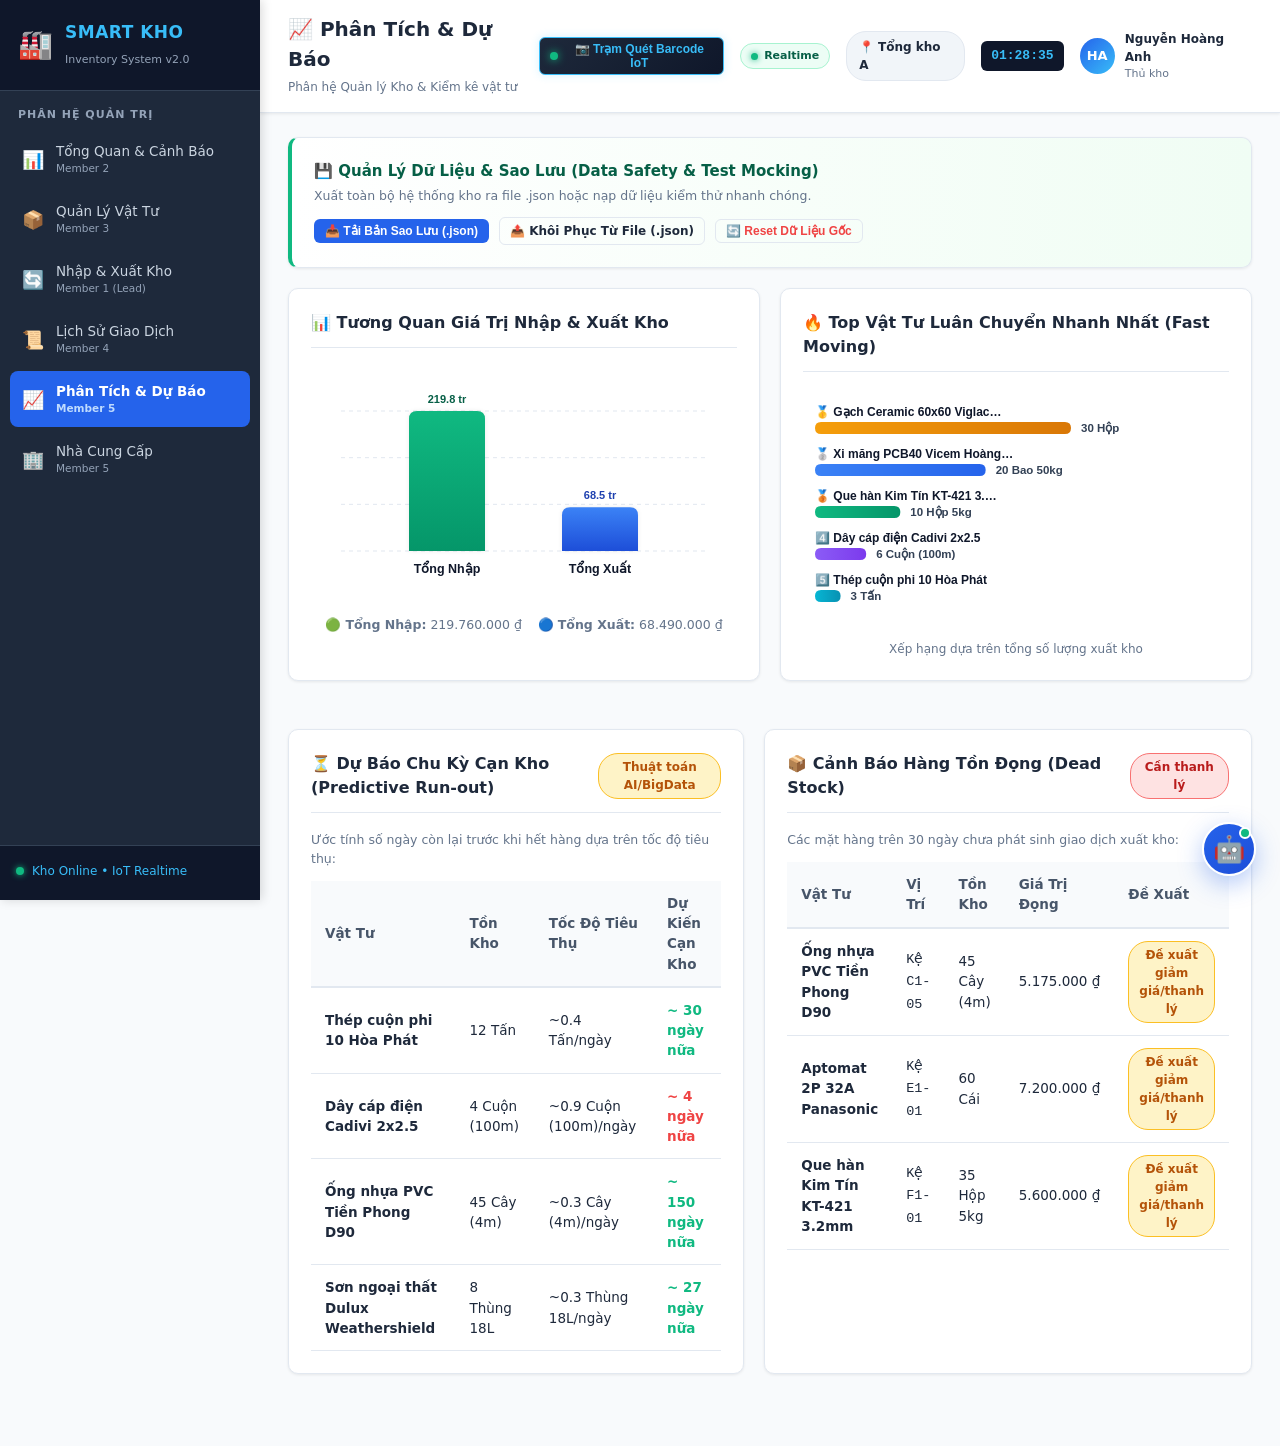
==== analytics.html @ 116a0155 "feat: cap nhat bao cao phan tich readme.md va hoan thien module analytics suppliers cho member 5" ====
<!DOCTYPE html>
<html lang="vi">
<head>
    <meta charset="UTF-8">
    <meta name="viewport" content="width=device-width, initial-scale=1.0">
    <title>Báo Cáo & Phân Tích - Smart Kho</title>
    <!-- BẮT BUỘC dùng đường dẫn tương đối không có dấu / ở đầu -->
    <link rel="stylesheet" href="assets/css/style.css">
    <style>
        /* CSS riêng của trang Báo Cáo Phân Tích (Member 5 - Scope an toàn) */
        .page-analytics .backup-btn-group {
            display: flex;
            gap: 10px;
            align-items: center;
            flex-wrap: wrap;
        }
        .page-analytics .analytics-charts-grid,
        .page-analytics .analytics-insights-grid {
            display: grid;
            grid-template-columns: 1fr 1fr;
            gap: 20px;
            width: 100%;
            margin-bottom: 24px;
        }
        @media (max-width: 992px) {
            .page-analytics .analytics-charts-grid,
            .page-analytics .analytics-insights-grid {
                grid-template-columns: 1fr !important;
                gap: 16px !important;
            }
        }
        .page-analytics .chart-container-card {
            position: relative;
            width: 100%;
            min-height: 240px;
            display: flex;
            flex-direction: column;
            justify-content: center;
            align-items: center;
        }
        .page-analytics .forecast-badge {
            display: inline-flex;
            align-items: center;
            gap: 4px;
            padding: 3px 8px;
            border-radius: 12px;
            font-size: 11px;
            font-weight: 600;
        }
        .page-analytics .forecast-danger {
            background: #fef2f2;
            color: #991b1b;
            border: 1px solid #fecaca;
        }
        .page-analytics .forecast-warning {
            background: #fffbeb;
            color: #92400e;
            border: 1px solid #fde68a;
        }
        .page-analytics .forecast-safe {
            background: #f0fdf4;
            color: #166534;
            border: 1px solid #bbf7d0;
        }
    </style>
</head>
<body>
    <div class="app-layout">
        <!-- Tự động render bởi layout.js -->
        <div id="sidebar-container"></div>
        
        <main class="app-main">
            <!-- Tự động render bởi layout.js -->
            <div id="header-container"></div>
            
            <!-- NỘI DUNG RIÊNG CỦA TỪNG TRANG ĐẶT TẠI ĐÂY -->
            <div class="page-content page-analytics">
                <!-- SAO LƯU & KHÔI PHỤC DỮ LIỆU (JSON BACKUP / RESTORE) -->
                <div class="card" style="background: linear-gradient(to right, #ffffff, #f0fdf4); border-left: 4px solid var(--success, #10b981); margin-bottom: 20px;">
                    <div style="display: flex; justify-content: space-between; align-items: center; flex-wrap: wrap; gap: 12px;">
                        <div>
                            <h4 style="font-size: 15px; font-weight: 700; color: #065f46; margin: 0;">💾 Quản Lý Dữ Liệu & Sao Lưu (Data Safety & Test Mocking)</h4>
                            <p style="font-size: 12.5px; color: var(--text-muted, #64748b); margin: 4px 0 0 0;">Xuất toàn bộ hệ thống kho ra file .json hoặc nạp dữ liệu kiểm thử nhanh chóng.</p>
                        </div>
                        <div class="backup-btn-group">
                            <button type="button" class="btn btn-primary btn-sm" onclick="DB.exportBackup()">
                                📥 Tải Bản Sao Lưu (.json)
                            </button>
                            <label class="btn btn-outline btn-sm" style="margin-bottom:0; cursor:pointer;">
                                📤 Khôi Phục Từ File (.json)
                                <input type="file" id="restore-file-input" accept=".json" style="display:none;" onchange="handleRestoreFile(event)">
                            </label>
                            <button type="button" class="btn btn-outline btn-sm" onclick="handleResetDefault()" style="color:var(--danger, #ef4444);">
                                🔄 Reset Dữ Liệu Gốc
                            </button>
                        </div>
                    </div>
                </div>

                <!-- 2 BIỂU ĐỒ CANVAS PHÂN TÍCH -->
                <div class="analytics-charts-grid">
                    <div class="card">
                        <div class="card-header">
                            <h3 class="card-title">📊 Tương Quan Giá Trị Nhập & Xuất Kho</h3>
                        </div>
                        <div style="height: 240px; position: relative;">
                            <canvas id="barCompareChart" width="400" height="240"></canvas>
                        </div>
                        <div id="chart-summary-text" style="font-size: 12.5px; color: var(--text-muted, #64748b); margin-top: 10px; text-align: center;"></div>
                    </div>

                    <div class="card">
                        <div class="card-header">
                            <h3 class="card-title">🔥 Top Vật Tư Luân Chuyển Nhanh Nhất (Fast Moving)</h3>
                        </div>
                        <div style="height: 240px; position: relative;">
                            <canvas id="topItemsChart" width="400" height="240"></canvas>
                        </div>
                        <div style="font-size: 12px; color: var(--text-muted, #64748b); margin-top: 10px; text-align: center;">Xếp hạng dựa trên tổng số lượng xuất kho</div>
                    </div>
                </div>

                <!-- 2 KHỐI DỰ BÁO BIG DATA & HÀNG TỒN ĐỌNG (TẦM NHÌN DÀI HẠN) -->
                <div class="analytics-insights-grid">
                    <!-- DỰ BÁO CẠN KHO -->
                    <div class="card">
                        <div class="card-header">
                            <h3 class="card-title">⏳ Dự Báo Chu Kỳ Cạn Kho (Predictive Run-out)</h3>
                            <span class="badge badge-warning">Thuật toán AI/BigData</span>
                        </div>
                        <p style="font-size: 12.5px; color: var(--text-muted, #64748b); margin-bottom: 12px;">Ước tính số ngày còn lại trước khi hết hàng dựa trên tốc độ tiêu thụ:</p>
                        <div class="table-responsive">
                            <table class="table">
                                <thead>
                                    <tr>
                                        <th>Vật Tư</th>
                                        <th>Tồn Kho</th>
                                        <th>Tốc Độ Tiêu Thụ</th>
                                        <th>Dự Kiến Cạn Kho</th>
                                    </tr>
                                </thead>
                                <tbody id="predictive-table-body">
                                    <!-- JS Render -->
                                </tbody>
                            </table>
                        </div>
                    </div>

                    <!-- BÁO CÁO HÀNG TỒN ĐỌNG -->
                    <div class="card">
                        <div class="card-header">
                            <h3 class="card-title">📦 Cảnh Báo Hàng Tồn Đọng (Dead Stock)</h3>
                            <span class="badge badge-danger">Cần thanh lý</span>
                        </div>
                        <p style="font-size: 12.5px; color: var(--text-muted, #64748b); margin-bottom: 12px;">Các mặt hàng trên 30 ngày chưa phát sinh giao dịch xuất kho:</p>
                        <div class="table-responsive">
                            <table class="table">
                                <thead>
                                    <tr>
                                        <th>Vật Tư</th>
                                        <th>Vị Trí</th>
                                        <th>Tồn Kho</th>
                                        <th>Giá Trị Đọng</th>
                                        <th>Đề Xuất</th>
                                    </tr>
                                </thead>
                                <tbody id="deadstock-table-body">
                                    <!-- JS Render -->
                                </tbody>
                            </table>
                        </div>
                    </div>
                </div>
            </div>
        </main>
    </div>

    <!-- Thứ tự nhúng JS BẮT BUỘC: db.js -> layout.js -> [page].js -->
    <script src="assets/js/db.js"></script>
    <script src="assets/js/layout.js"></script>
    <script src="assets/js/analytics.js"></script>
    <script>
        document.addEventListener('DOMContentLoaded', () => {
            if (typeof initLayout === 'function') {
                initLayout('analytics');
            }
        });
    </script>
</body>
</html>
---- assets/css/style.css ----
/**
 * ==============================================================================
 * DESIGN SYSTEM VÀ STYLES DÙNG CHUNG (style.css)
 * Phụ trách: Shared Core
 * Đạt chuẩn: HTML5 & CSS3 Responsive, Modern Dashboard UI
 * ==============================================================================
 */

:root {
  --primary: #2563eb;
  --primary-hover: #1d4ed8;
  --primary-light: #eff6ff;
  --success: #10b981;
  --success-bg: #d1fae5;
  --warning: #f59e0b;
  --warning-bg: #fef3c7;
  --danger: #ef4444;
  --danger-bg: #fee2e2;
  --dark-bg: #0f172a;
  --sidebar-bg: #1e293b;
  --sidebar-hover: #334155;
  --body-bg: #f8fafc;
  --card-bg: #ffffff;
  --text-main: #1e293b;
  --text-muted: #64748b;
  --border-color: #e2e8f0;
  --radius: 10px;
  --shadow-sm: 0 1px 3px rgba(0,0,0,0.08);
  --shadow-md: 0 4px 6px -1px rgba(0,0,0,0.1), 0 2px 4px -1px rgba(0,0,0,0.06);
  --shadow-lg: 0 10px 15px -3px rgba(0,0,0,0.1);
  --font-family: 'Segoe UI', system-ui, -apple-system, sans-serif;
}

* {
  box-sizing: border-box;
  margin: 0;
  padding: 0;
}

body {
  font-family: var(--font-family);
  background-color: var(--body-bg);
  color: var(--text-main);
  line-height: 1.5;
  min-height: 100vh;
  width: 100%;
  overflow-x: hidden;
}

/* --- APP LAYOUT --- */
.app-layout {
  display: flex;
  min-height: 100vh;
}

.app-sidebar {
  width: 260px;
  background-color: var(--sidebar-bg);
  color: #fff;
  display: flex;
  flex-direction: column;
  position: fixed;
  top: 0;
  bottom: 0;
  left: 0;
  z-index: 100;
  box-shadow: 2px 0 10px rgba(0,0,0,0.15);
}

.sidebar-brand {
  display: flex;
  align-items: center;
  gap: 12px;
  padding: 20px 18px;
  background-color: #0f172a;
  border-bottom: 1px solid #334155;
}

.brand-icon {
  font-size: 28px;
}

.brand-text h3 {
  font-size: 17px;
  font-weight: 700;
  letter-spacing: 0.5px;
  color: #38bdf8;
}

.brand-text span {
  font-size: 11px;
  color: #94a3b8;
}

.sidebar-section-title {
  padding: 16px 18px 8px;
  font-size: 11px;
  text-transform: uppercase;
  color: #94a3b8;
  font-weight: 600;
  letter-spacing: 1px;
}

.sidebar-nav {
  display: flex;
  flex-direction: column;
  gap: 4px;
  padding: 0 10px;
  flex: 1;
  overflow-y: auto;
}

.nav-item {
  display: flex;
  align-items: center;
  gap: 12px;
  padding: 10px 12px;
  color: #cbd5e1;
  text-decoration: none;
  border-radius: 8px;
  transition: all 0.2s ease;
}

.nav-item:hover {
  background-color: var(--sidebar-hover);
  color: #fff;
  transform: translateX(4px);
}

.nav-item.active {
  background-color: var(--primary);
  color: #fff;
  font-weight: 600;
}

.nav-icon {
  font-size: 18px;
}

.nav-info {
  display: flex;
  flex-direction: column;
}

.nav-title {
  font-size: 13.5px;
}

.nav-sub {
  font-size: 10.5px;
  color: #94a3b8;
}

.nav-item.active .nav-sub {
  color: #bfdbfe;
}

.sidebar-footer {
  padding: 16px;
  border-top: 1px solid #334155;
  background: #0f172a;
  font-size: 12px;
}

.system-status {
  display: flex;
  align-items: center;
  gap: 8px;
  color: #38bdf8;
  margin-bottom: 4px;
}

.status-dot {
  width: 8px;
  height: 8px;
  background-color: #10b981;
  border-radius: 50%;
  box-shadow: 0 0 6px #10b981;
}

.version-tag {
  color: #64748b;
  display: block;
}

/* --- MAIN CONTENT & HEADER --- */
.app-main {
  flex: 1;
  margin-left: 260px;
  display: flex;
  flex-direction: column;
  min-width: 0;
}

.app-header {
  background-color: var(--card-bg);
  border-bottom: 1px solid var(--border-color);
  padding: 14px 28px;
  display: flex;
  align-items: center;
  justify-content: space-between;
  position: sticky;
  top: 0;
  z-index: 90;
  box-shadow: var(--shadow-sm);
}

.header-left .page-main-title {
  font-size: 20px;
  font-weight: 700;
  color: var(--text-main);
}

.header-left .page-desc {
  font-size: 12px;
  color: var(--text-muted);
}

.header-right {
  display: flex;
  align-items: center;
  gap: 16px;
}

.warehouse-badge {
  background-color: #f1f5f9;
  padding: 6px 12px;
  border-radius: 20px;
  font-size: 12px;
  border: 1px solid var(--border-color);
}

.header-clock {
  font-family: monospace;
  font-size: 13px;
  font-weight: 600;
  background: #0f172a;
  color: #38bdf8;
  padding: 5px 10px;
  border-radius: 6px;
}

.header-user {
  display: flex;
  align-items: center;
  gap: 10px;
}

.user-avatar {
  width: 36px;
  height: 36px;
  border-radius: 50%;
  background: linear-gradient(135deg, #2563eb, #38bdf8);
  color: #fff;
  display: flex;
  align-items: center;
  justify-content: center;
  font-weight: 700;
  font-size: 13px;
}

.user-info {
  display: flex;
  flex-direction: column;
  font-size: 12px;
}

.user-name {
  font-weight: 600;
}

.user-role {
  color: var(--text-muted);
  font-size: 11px;
}

.page-content {
  padding: 24px 28px;
  flex: 1;
  animation: pageEntranceFadeIn 0.32s cubic-bezier(0.16, 1, 0.3, 1) both;
  will-change: opacity, transform;
}

/* ==============================================================================
 * HIỆU ỨNG CHUYỂN TRANG MƯỢT MÀ (SMOOTH PAGE TRANSITIONS & TOP PROGRESS BAR)
 * ==============================================================================
 */

/* Thanh tiến trình chuyển trang ở đỉnh màn hình (YouTube / Vercel style) */
.top-page-loader {
  position: fixed;
  top: 0;
  left: 0;
  height: 3px;
  width: 0%;
  background: linear-gradient(90deg, #2563eb, #38bdf8, #10b981);
  box-shadow: 0 0 10px rgba(56, 189, 248, 0.7);
  z-index: 999999;
  transition: width 0.25s cubic-bezier(0.16, 1, 0.3, 1), opacity 0.25s ease;
  pointer-events: none;
}

/* Hiệu ứng khi trang vừa xuất hiện (Page Entrance Animation) */
@keyframes pageEntranceFadeIn {
  0% {
    opacity: 0;
    transform: translateY(12px) scale(0.996);
  }
  100% {
    opacity: 1;
    transform: translateY(0) scale(1);
  }
}

/* Hiệu ứng trượt nhẹ phân tầng cho các Card khi mở trang (Staggered Cascade) */
.page-content > .card,
.page-content > .dashboard-split-grid,
.page-content > .analytics-charts-grid,
.page-content > .analytics-insights-grid,
.page-content > .kpi-grid,
.page-content > .rack-heatmap-section {
  animation: componentSlideUp 0.38s cubic-bezier(0.16, 1, 0.3, 1) both;
}

.page-content > *:nth-child(1) { animation-delay: 0.03s; }
.page-content > *:nth-child(2) { animation-delay: 0.07s; }
.page-content > *:nth-child(3) { animation-delay: 0.11s; }
.page-content > *:nth-child(4) { animation-delay: 0.15s; }

@keyframes componentSlideUp {
  0% {
    opacity: 0;
    transform: translateY(12px);
  }
  100% {
    opacity: 1;
    transform: translateY(0);
  }
}

/* Hiệu ứng khi chuẩn bị rời trang (Page Exit Animation) */
.page-content.page-exit-anim {
  opacity: 0 !important;
  transform: translateY(-8px) scale(0.995) !important;
  transition: opacity 0.16s cubic-bezier(0.4, 0, 1, 1), transform 0.16s cubic-bezier(0.4, 0, 1, 1) !important;
}

/* Hiệu ứng phản hồi chạm ngón tay / click (Micro-interactions) trên menu */
.sidebar-nav .nav-item {
  transition: all 0.2s cubic-bezier(0.16, 1, 0.3, 1);
}

.sidebar-nav .nav-item:active {
  transform: scale(0.97);
}

.mobile-nav-link {
  transition: all 0.2s cubic-bezier(0.16, 1, 0.3, 1);
}

.mobile-nav-link:active {
  transform: scale(0.92);
}

.mobile-nav-link:active .m-icon {
  transform: translateY(-2px) scale(1.15);
}

/* Hỗ trợ chuẩn Native View Transitions API cho Chrome 111+ & Edge & Safari 18+ */
@view-transition {
  navigation: auto;
}

/* --- CARDS & KPI CARDS --- */
.kpi-grid {
  display: grid;
  grid-template-columns: repeat(auto-fit, minmax(230px, 1fr));
  gap: 18px;
  margin-bottom: 24px;
}

.kpi-card {
  background: var(--card-bg);
  border-radius: var(--radius);
  padding: 20px;
  border: 1px solid var(--border-color);
  box-shadow: var(--shadow-sm);
  display: flex;
  align-items: center;
  justify-content: space-between;
  transition: transform 0.2s, box-shadow 0.2s;
}

.kpi-card:hover {
  transform: translateY(-2px);
  box-shadow: var(--shadow-md);
}

.kpi-info h4 {
  font-size: 13px;
  color: var(--text-muted);
  text-transform: uppercase;
  font-weight: 600;
  margin-bottom: 6px;
}

.kpi-value {
  font-size: 24px;
  font-weight: 700;
  color: var(--text-main);
}

.kpi-icon {
  width: 48px;
  height: 48px;
  border-radius: 12px;
  display: flex;
  align-items: center;
  justify-content: center;
  font-size: 22px;
}

.kpi-blue { background: #eff6ff; color: #2563eb; }
.kpi-red { background: #fef2f2; color: #ef4444; border: 1px solid #fecaca; }
.kpi-yellow { background: #fffbeb; color: #f59e0b; border: 1px solid #fde68a; }
.kpi-green { background: #ecfdf5; color: #10b981; }

.card {
  background: var(--card-bg);
  border-radius: var(--radius);
  border: 1px solid var(--border-color);
  box-shadow: var(--shadow-sm);
  padding: 22px;
  margin-bottom: 24px;
}

.card-header {
  display: flex;
  justify-content: space-between;
  align-items: center;
  margin-bottom: 18px;
  padding-bottom: 12px;
  border-bottom: 1px solid var(--border-color);
}

.card-title {
  font-size: 16px;
  font-weight: 700;
  display: flex;
  align-items: center;
  gap: 8px;
}

/* --- NHÃN TRẠNG THÁI (STATUS BADGES - BẮT BUỘC THEO ĐỀ BÀI) --- */
.badge {
  display: inline-flex;
  align-items: center;
  gap: 6px;
  padding: 4px 10px;
  border-radius: 20px;
  font-size: 12px;
  font-weight: 600;
  text-align: center;
}

/* Hết hàng - Đỏ */
.badge-danger {
  background-color: var(--danger-bg);
  color: #b91c1c;
  border: 1px solid #f87171;
}

/* Sắp hết - Vàng */
.badge-warning {
  background-color: var(--warning-bg);
  color: #b45309;
  border: 1px solid #fbbf24;
}

/* Còn hàng - Xanh */
.badge-success {
  background-color: var(--success-bg);
  color: #047857;
  border: 1px solid #34d399;
}

.badge-info {
  background-color: #e0f2fe;
  color: #0369a1;
  border: 1px solid #7dd3fc;
}

/* --- BẢNG DỮ LIỆU (TABLES) --- */
.table-responsive {
  overflow-x: auto;
}

.table {
  width: 100%;
  border-collapse: collapse;
  font-size: 13.5px;
}

.table th {
  background-color: #f8fafc;
  color: #475569;
  font-weight: 600;
  text-align: left;
  padding: 12px 14px;
  border-bottom: 2px solid var(--border-color);
}

.table td {
  padding: 12px 14px;
  border-bottom: 1px solid var(--border-color);
  vertical-align: middle;
}

.table tr:hover {
  background-color: #f1f5f9;
}

/* --- NÚT BẤM (BUTTONS) --- */
.btn {
  display: inline-flex;
  align-items: center;
  justify-content: center;
  gap: 6px;
  padding: 8px 16px;
  font-size: 13px;
  font-weight: 600;
  border-radius: 6px;
  cursor: pointer;
  border: 1px solid transparent;
  transition: all 0.2s ease;
  text-decoration: none;
}

.btn-primary { background: var(--primary); color: #fff; }
.btn-primary:hover { background: var(--primary-hover); }
.btn-danger { background: var(--danger); color: #fff; }
.btn-danger:hover { background: #dc2626; }
.btn-warning { background: var(--warning); color: #fff; }
.btn-warning:hover { background: #d97706; }
.btn-success { background: var(--success); color: #fff; }
.btn-success:hover { background: #059669; }
.btn-outline { background: transparent; border-color: var(--border-color); color: var(--text-main); }
.btn-outline:hover { background: #f1f5f9; }
.btn-sm { padding: 4px 10px; font-size: 12px; }
.btn:disabled { opacity: 0.5; cursor: not-allowed; }

/* --- FORM CONTROLS & HTML5 VALIDATION --- */
.form-group {
  margin-bottom: 16px;
}

.form-label {
  display: block;
  font-size: 12.5px;
  font-weight: 600;
  margin-bottom: 6px;
  color: #334155;
}

.form-control {
  width: 100%;
  padding: 9px 12px;
  font-size: 13.5px;
  border: 1px solid var(--border-color);
  border-radius: 6px;
  outline: none;
  transition: border-color 0.2s, box-shadow 0.2s;
  background-color: #fff;
}

.form-control:focus {
  border-color: var(--primary);
  box-shadow: 0 0 0 3px rgba(37,99,235,0.15);
}

.form-control.is-invalid, .form-control:invalid:focus {
  border-color: var(--danger) !important;
  box-shadow: 0 0 0 3px rgba(239,68,68,0.2) !important;
}

.invalid-feedback {
  color: var(--danger);
  font-size: 11.5px;
  margin-top: 4px;
  display: none;
  font-weight: 500;
}

.is-invalid + .invalid-feedback,
.show-feedback {
  display: block !important;
}

/* --- TABS --- */
.tab-nav {
  display: flex;
  gap: 8px;
  border-bottom: 2px solid var(--border-color);
  margin-bottom: 20px;
}

.tab-btn {
  padding: 10px 18px;
  font-size: 14px;
  font-weight: 600;
  background: none;
  border: none;
  border-bottom: 2px solid transparent;
  margin-bottom: -2px;
  cursor: pointer;
  color: var(--text-muted);
}

.tab-btn.active {
  color: var(--primary);
  border-bottom-color: var(--primary);
}

.tab-pane {
  display: none;
}

.tab-pane.active {
  display: block;
}

/* --- MODAL DIALOG --- */
.modal-overlay {
  position: fixed;
  top: 0; left: 0; right: 0; bottom: 0;
  background: rgba(15, 23, 42, 0.6);
  display: none;
  align-items: center;
  justify-content: center;
  z-index: 1000;
  padding: 20px;
}

.modal-overlay.active {
  display: flex;
}

.modal-box {
  background: #fff;
  border-radius: var(--radius);
  width: 100%;
  max-width: 580px;
  box-shadow: var(--shadow-lg);
  overflow: hidden;
  animation: modalIn 0.2s ease-out;
}

@keyframes modalIn {
  from { transform: scale(0.95); opacity: 0; }
  to { transform: scale(1); opacity: 1; }
}

.modal-header {
  padding: 16px 22px;
  background: #f8fafc;
  border-bottom: 1px solid var(--border-color);
  display: flex;
  align-items: center;
  justify-content: space-between;
}

.modal-title {
  font-size: 16px;
  font-weight: 700;
}

.modal-close {
  background: none;
  border: none;
  font-size: 20px;
  cursor: pointer;
  color: var(--text-muted);
}

.modal-body {
  padding: 22px;
  max-height: 75vh;
  overflow-y: auto;
}

.modal-footer {
  padding: 14px 22px;
  background: #f8fafc;
  border-top: 1px solid var(--border-color);
  display: flex;
  justify-content: flex-end;
  gap: 10px;
}

/* --- TIMELINE (DÒNG THỜI GIAN LỊCH SỬ) --- */
.timeline {
  position: relative;
  padding: 15px 0 15px 35px;
}

.timeline::before {
  content: '';
  position: absolute;
  top: 0;
  bottom: 0;
  left: 14px;
  width: 2px;
  background-color: var(--border-color);
}

.timeline-item {
  position: relative;
  margin-bottom: 24px;
}

.timeline-dot {
  position: absolute;
  left: -29px;
  top: 4px;
  width: 20px;
  height: 20px;
  border-radius: 50%;
  display: flex;
  align-items: center;
  justify-content: center;
  font-size: 11px;
  color: #fff;
}

.timeline-dot.import { background: var(--success); box-shadow: 0 0 0 4px var(--success-bg); }
.timeline-dot.export { background: var(--danger); box-shadow: 0 0 0 4px var(--danger-bg); }

.timeline-card {
  background: #fff;
  border: 1px solid var(--border-color);
  border-radius: 8px;
  padding: 14px 18px;
  box-shadow: var(--shadow-sm);
}

.timeline-head {
  display: flex;
  justify-content: space-between;
  align-items: center;
  margin-bottom: 6px;
}

.timeline-title {
  font-weight: 700;
  font-size: 14px;
}

.timeline-time {
  font-size: 11.5px;
  color: var(--text-muted);
}

.timeline-meta {
  display: flex;
  gap: 14px;
  font-size: 12.5px;
  color: #475569;
  margin-top: 6px;
}

/* --- TOAST NOTIFICATION --- */
#toast-container {
  position: fixed;
  top: 20px;
  right: 20px;
  z-index: 9999;
  display: flex;
  flex-direction: column;
  gap: 10px;
}

.toast {
  display: flex;
  align-items: center;
  gap: 10px;
  padding: 12px 18px;
  border-radius: 8px;
  color: #fff;
  font-size: 13.5px;
  box-shadow: var(--shadow-lg);
  animation: toastIn 0.3s ease;
  min-width: 280px;
}

.toast-success { background: #059669; }
.toast-error { background: #dc2626; }
.toast-warning { background: #d97706; }

.toast.hide {
  animation: toastOut 0.3s ease forwards;
}

@keyframes toastIn {
  from { transform: translateX(100%); opacity: 0; }
  to { transform: translateX(0); opacity: 1; }
}

@keyframes toastOut {
  from { transform: translateX(0); opacity: 1; }
  to { transform: translateX(100%); opacity: 0; }
}


/* --- IOT BARCODE SCANNER STATION STYLES --- */
.iot-scanner-trigger-btn {
  background: linear-gradient(135deg, #1e293b, #0f172a);
  border: 1px solid #38bdf8;
  color: #38bdf8;
  display: flex;
  align-items: center;
  gap: 8px;
  font-weight: 600;
  box-shadow: 0 0 10px rgba(56, 189, 248, 0.2);
  transition: all 0.2s ease;
}

.iot-scanner-trigger-btn:hover {
  background: #0284c7;
  color: #fff;
  border-color: #0284c7;
  box-shadow: 0 0 15px rgba(2, 132, 199, 0.4);
  transform: translateY(-1px);
}

.iot-pulse-dot {
  width: 8px;
  height: 8px;
  background-color: #10b981;
  border-radius: 50%;
  box-shadow: 0 0 8px #10b981;
  animation: pulseDot 1.4s infinite;
}

@keyframes pulseDot {
  0% { transform: scale(0.9); opacity: 0.7; }
  50% { transform: scale(1.3); opacity: 1; }
  100% { transform: scale(0.9); opacity: 0.7; }
}

.iot-modal-box {
  max-width: 620px;
  border: 1px solid #334155;
}

.iot-modal-header {
  background: #0f172a;
  border-bottom: 1px solid #334155;
}

.scanner-viewport {
  background: #020617;
  border-radius: 8px;
  height: 160px;
  position: relative;
  overflow: hidden;
  display: flex;
  align-items: center;
  justify-content: center;
  border: 2px solid #1e293b;
  box-shadow: inset 0 0 20px rgba(0,0,0,0.8);
}

.laser-beam {
  position: absolute;
  left: 0;
  right: 0;
  height: 2px;
  background: #ef4444;
  box-shadow: 0 0 8px #ef4444, 0 0 18px #ef4444;
  animation: laserSweep 2s infinite ease-in-out;
  z-index: 5;
}

@keyframes laserSweep {
  0% { top: 15%; opacity: 0.6; }
  50% { top: 85%; opacity: 1; }
  100% { top: 15%; opacity: 0.6; }
}

.scanner-target-box {
  width: 220px;
  height: 100px;
  position: relative;
  display: flex;
  flex-direction: column;
  align-items: center;
  justify-content: center;
}

.corner {
  position: absolute;
  width: 14px;
  height: 14px;
  border-color: #38bdf8;
  border-style: solid;
}
.corner.top-left { top: 0; left: 0; border-width: 2px 0 0 2px; }
.corner.top-right { top: 0; right: 0; border-width: 2px 2px 0 0; }
.corner.bottom-left { bottom: 0; left: 0; border-width: 0 0 2px 2px; }
.corner.bottom-right { bottom: 0; right: 0; border-width: 0 2px 2px 0; }

.barcode-preview-stripes {
  display: flex;
  gap: 3px;
  align-items: center;
  height: 40px;
  opacity: 0.45;
}
.bar { background: #94a3b8; height: 100%; border-radius: 1px; }
.bar.b1 { width: 2px; }
.bar.b2 { width: 4px; }
.bar.b3 { width: 6px; }
.bar.b4 { width: 8px; }

.scanner-status-text {
  font-family: monospace;
  font-size: 11px;
  color: #38bdf8;
  margin-top: 10px;
  letter-spacing: 0.5px;
}

.quick-scan-buttons {
  display: grid;
  grid-template-columns: 1fr 1fr;
  gap: 8px;
}

.btn-quick-scan {
  background: #f8fafc;
  border: 1px solid #cbd5e1;
  padding: 8px 12px;
  border-radius: 6px;
  font-size: 12px;
  font-weight: 600;
  color: #334155;
  cursor: pointer;
  text-align: left;
  transition: all 0.15s ease;
  display: flex;
  align-items: center;
  gap: 6px;
}

.btn-quick-scan:hover {
  background: #eff6ff;
  border-color: #2563eb;
  color: #2563eb;
  transform: translateY(-1px);
}

.scan-result-box {
  background: #f8fafc;
  border: 1px solid var(--border-color);
  border-radius: 8px;
  padding: 16px;
  animation: fadeIn 0.25s ease-out;
}

.scan-result-box.success {
  background: #f0fdf4;
  border-color: #86efac;
}

.scan-result-box.error {
  background: #fef2f2;
  border-color: #fca5a5;
}

.result-header {
  display: flex;
  justify-content: space-between;
  align-items: center;
  margin-bottom: 12px;
  padding-bottom: 8px;
  border-bottom: 1px solid #e2e8f0;
}

.result-grid {
  display: grid;
  grid-template-columns: 1fr 1fr;
  gap: 8px;
  font-size: 13px;
  margin-bottom: 14px;
}

.result-actions {
  display: flex;
  gap: 8px;
  flex-wrap: wrap;
}

@keyframes fadeIn {
  from { opacity: 0; transform: translateY(6px); }
  to { opacity: 1; transform: translateY(0); }
}


/* --- RACK HEATMAP (BẢN ĐỒ KỆ KHO THÔNG MINH) --- */
.rack-grid {
  display: grid;
  grid-template-columns: repeat(6, 1fr);
  gap: 12px;
  margin-top: 10px;
  width: 100%;
}

.rack-cell {
  background: #ffffff;
  border: 1px solid var(--border-color);
  border-radius: 8px;
  padding: 10px 12px;
  cursor: pointer;
  transition: all 0.2s ease;
  position: relative;
  display: flex;
  flex-direction: column;
  justify-content: space-between;
  min-height: 84px;
  box-shadow: var(--shadow-sm);
}

.rack-cell:hover {
  transform: translateY(-2px);
  box-shadow: var(--shadow-md);
  border-color: var(--primary);
}

.rack-cell.status-out {
  border-left: 4px solid var(--danger);
  background: #fff5f5;
}

.rack-cell.status-low {
  border-left: 4px solid var(--warning);
  background: #fffdf5;
}

.rack-cell.status-safe {
  border-left: 4px solid var(--success);
  background: #f6fdf9;
}

.rack-header-row {
  display: flex;
  justify-content: space-between;
  align-items: center;
  gap: 6px;
  margin-bottom: 4px;
}

.rack-code {
  font-family: monospace;
  font-weight: 700;
  font-size: 12px;
  color: #1e293b;
  white-space: nowrap;
}

.rack-badge {
  font-size: 10px !important;
  padding: 2px 6px !important;
  white-space: nowrap;
}

.rack-item-name {
  font-size: 12px;
  font-weight: 600;
  color: #334155;
  margin: 2px 0 6px;
  line-height: 1.35;
  display: -webkit-box;
  -webkit-line-clamp: 2;
  -webkit-box-orient: vertical;
  overflow: hidden;
  text-overflow: ellipsis;
  min-height: 32px;
}

.rack-qty-row {
  display: flex;
  justify-content: space-between;
  align-items: center;
  font-size: 11.5px;
  color: var(--text-muted);
  border-top: 1px dashed #e2e8f0;
  padding-top: 5px;
  margin-top: auto;
}

.rack-qty-val {
  font-weight: 700;
  color: var(--text-main);
}

/* --- PRINTABLE VOUCHER / HÓA ĐƠN KHO CHUYÊN NGHIỆP --- */
.voucher-modal-box {
  max-width: 720px;
  background: #ffffff;
  border-radius: var(--radius);
  box-shadow: var(--shadow-lg);
  overflow: hidden;
}

.voucher-paper {
  background: #fff;
  padding: 30px;
  color: #111827;
  font-family: 'Times New Roman', serif, 'Segoe UI';
}

.voucher-gov-header {
  display: flex;
  justify-content: space-between;
  text-align: center;
  margin-bottom: 20px;
  border-bottom: 1px dashed #cbd5e1;
  padding-bottom: 12px;
}

.voucher-title-section {
  text-align: center;
  margin: 16px 0;
}

.voucher-title-section h2 {
  font-size: 20px;
  font-weight: 700;
  letter-spacing: 1px;
  text-transform: uppercase;
  color: #0f172a;
  margin-bottom: 4px;
}

.voucher-info-grid {
  display: grid;
  grid-template-columns: 1fr 1fr;
  gap: 8px;
  font-size: 13.5px;
  margin-bottom: 16px;
}

.voucher-table {
  width: 100%;
  border-collapse: collapse;
  font-size: 13px;
  margin: 14px 0;
}

.voucher-table th, .voucher-table td {
  border: 1px solid #475569;
  padding: 8px 10px;
}

.voucher-table th {
  background: #f1f5f9;
  font-weight: 700;
  text-align: center;
}

.voucher-signatures {
  display: grid;
  grid-template-columns: 1fr 1fr 1fr;
  text-align: center;
  margin-top: 30px;
  font-size: 13px;
}

.signature-role {
  font-weight: 700;
  margin-bottom: 50px;
}

.signature-name {
  font-style: italic;
  color: #475569;
}

/* CSS CHO MÁY IN (@media print) */
@media print {
  body * {
    visibility: hidden;
  }
  #voucher-printable-area, #voucher-printable-area * {
    visibility: visible;
  }
  #voucher-printable-area {
    position: absolute;
    left: 0;
    top: 0;
    width: 100%;
    margin: 0;
    padding: 20px;
    background: #fff;
  }
  .app-sidebar, .app-header, .modal-footer, .btn, .tab-nav {
    display: none !important;
  }
}

/* --- VIEW TOGGLE BUTTONS (HISTORY) --- */
.view-toggle-group {
  display: inline-flex;
  border: 1px solid var(--border-color);
  border-radius: 6px;
  overflow: hidden;
}

.view-toggle-btn {
  padding: 6px 14px;
  font-size: 12.5px;
  font-weight: 600;
  background: #fff;
  border: none;
  cursor: pointer;
  color: var(--text-muted);
  transition: all 0.15s ease;
}

.view-toggle-btn.active {
  background: var(--primary);
  color: #fff;
}

/* ==============================================================================
 * REALTIME SYNC & SEMANTIC RESPONSIVE GRIDS (Chuẩn Clean Code & ECC)
 * ==============================================================================
 */

/* Huy hiệu đồng bộ Realtime trên Header */
.realtime-badge {
  display: inline-flex;
  align-items: center;
  gap: 6px;
  background: #ecfdf5;
  border: 1px solid #a7f3d0;
  color: #065f46;
  padding: 4px 10px;
  border-radius: 20px;
  font-size: 11px;
  font-weight: 600;
  transition: all 0.25s ease;
  white-space: nowrap;
}

.realtime-pulse-dot {
  width: 7px;
  height: 7px;
  background-color: #10b981;
  border-radius: 50%;
  box-shadow: 0 0 6px #10b981;
  animation: pulseDot 1.4s infinite;
}

.realtime-badge.synced {
  background: #eff6ff;
  border-color: #93c5fd;
  color: #1d4ed8;
  transform: scale(1.05);
}

.iot-btn-text-mobile {
  display: none;
}

/* Lưới Dashboard: Bảng cảnh báo (2fr) & Biểu đồ Donut (1fr) */
.dashboard-split-grid {
  display: grid;
  grid-template-columns: 2fr 1fr;
  gap: 20px;
  align-items: start;
  width: 100%;
}

/* Lưới Analytics: 2 Biểu đồ & 2 Khối dự báo */
.analytics-charts-grid,
.analytics-insights-grid {
  display: grid;
  grid-template-columns: 1fr 1fr;
  gap: 20px;
  width: 100%;
}

.analytics-charts-grid {
  margin-bottom: 24px;
}

/* Lưới bộ lọc danh mục vật tư & lịch sử */
.inventory-filter-grid {
  display: grid;
  grid-template-columns: 2fr 1.2fr 1fr 1fr auto;
  gap: 12px;
  margin-bottom: 20px;
  align-items: end;
  width: 100%;
}

.history-filter-grid {
  display: grid;
  grid-template-columns: 1.5fr 1fr 1fr 1fr auto;
  gap: 12px;
  margin-bottom: 20px;
  align-items: end;
  width: 100%;
}

.history-stat-grid {
  display: grid;
  grid-template-columns: 1fr 1fr 1fr;
  gap: 14px;
  margin-bottom: 20px;
  background: #f8fafc;
  padding: 12px 16px;
  border-radius: 8px;
  border: 1px solid var(--border-color);
  font-size: 13px;
  width: 100%;
}

/* Hàng form 2 cột và 3 cột */
.form-row-2col {
  display: grid;
  grid-template-columns: 1fr 1fr;
  gap: 12px;
  width: 100%;
}

.form-row-3col {
  display: grid;
  grid-template-columns: 1fr 1fr 1fr;
  gap: 12px;
  width: 100%;
}

/* Nhóm nút sao lưu & khôi phục dữ liệu */
.backup-btn-group {
  display: flex;
  gap: 10px;
  align-items: center;
  flex-wrap: wrap;
}

/* ==============================================================================
 * CƠ CHẾ HIỂN THỊ ĐA NỀN TẢNG (DESKTOP TABLE VS SMARTPHONE CARDS)
 * ==============================================================================
 */

/* Mặc định trên Máy tính / Laptop: Hiển thị dạng Bảng chuẩn */
.urgent-desktop-table,
.inventory-desktop-table,
.suppliers-desktop-table {
  display: block;
  width: 100%;
}

.urgent-mobile-list,
.inventory-mobile-list,
.suppliers-mobile-list {
  display: none;
  flex-direction: column;
  gap: 12px;
  width: 100%;
}

/* Thẻ Card cho Smartphone (Native Mobile App Card UI) */
.mobile-item-card {
  background: #ffffff;
  border: 1px solid var(--border-color);
  border-radius: 12px;
  padding: 14px 16px;
  box-shadow: 0 1px 3px rgba(0, 0, 0, 0.04);
  display: flex;
  flex-direction: column;
  gap: 10px;
  transition: transform 0.15s ease, box-shadow 0.15s ease;
}

.mobile-item-card:active {
  transform: scale(0.99);
}

.mobile-card-header {
  display: flex;
  justify-content: space-between;
  align-items: center;
  gap: 8px;
}

.mobile-sku-badge {
  font-family: ui-monospace, SFMono-Regular, Menlo, Monaco, Consolas, monospace;
  font-weight: 700;
  font-size: 13px;
  color: var(--primary);
  background: #eff6ff;
  border: 1px solid #bfdbfe;
  padding: 3px 8px;
  border-radius: 6px;
  letter-spacing: 0.5px;
}

.mobile-location-tag {
  font-size: 12px;
  color: #475569;
  background: #f1f5f9;
  padding: 3px 8px;
  border-radius: 6px;
  font-weight: 500;
}

.mobile-item-title {
  font-size: 15px;
  font-weight: 700;
  color: #1e293b;
  margin: 0;
  line-height: 1.35;
}

.mobile-item-sub {
  font-size: 12px;
  color: var(--text-muted);
}

.mobile-item-meta-grid {
  display: grid;
  grid-template-columns: 1fr 1fr;
  gap: 8px 12px;
  background: #f8fafc;
  padding: 10px 12px;
  border-radius: 8px;
  font-size: 12.5px;
  border: 1px solid #f1f5f9;
}

.mobile-item-actions {
  display: flex;
  gap: 8px;
  margin-top: 4px;
}

.mobile-item-actions .btn {
  flex: 1;
  padding: 9px 8px;
  font-size: 12.5px;
  font-weight: 600;
}

/* Hàng nút liên hệ nhanh cho Nhà cung cấp trên di động */
.mobile-contact-pill-row {
  display: flex;
  gap: 8px;
  flex-wrap: wrap;
}

.mobile-contact-pill {
  display: inline-flex;
  align-items: center;
  gap: 5px;
  padding: 6px 12px;
  background: #f0fdf4;
  border: 1px solid #bbf7d0;
  color: #166534;
  border-radius: 20px;
  font-size: 12px;
  text-decoration: none;
  font-weight: 500;
}

.mobile-contact-pill:hover {
  background: #dcfce7;
}

/* ==============================================================================
 * BIỂU ĐỒ DONUT HIỆN ĐẠI (CANVAS + LEGEND + PROGRESS BAR)
 * ==============================================================================
 */
.donut-card {
  display: flex;
  flex-direction: column;
}

.donut-center-wrapper {
  display: flex;
  justify-content: center;
  align-items: center;
  padding: 8px 0;
  position: relative;
}

.donut-legend-modern {
  display: flex;
  flex-direction: column;
  gap: 8px;
  margin-top: 8px;
}

.donut-pill {
  display: flex;
  align-items: center;
  justify-content: space-between;
  padding: 8px 12px;
  border-radius: 8px;
  background: #f8fafc;
  border: 1px solid #f1f5f9;
  font-size: 12.5px;
  transition: all 0.2s ease;
}

.donut-pill:hover {
  background: #f1f5f9;
  transform: translateX(2px);
}

.donut-pill .dot-indicator {
  width: 9px;
  height: 9px;
  border-radius: 50%;
  display: inline-block;
  margin-right: 8px;
  flex-shrink: 0;
}

.donut-pill .dot-indicator.green { background-color: #10b981; box-shadow: 0 0 6px rgba(16, 185, 129, 0.5); }
.donut-pill .dot-indicator.yellow { background-color: #f59e0b; box-shadow: 0 0 6px rgba(245, 158, 11, 0.5); }
.donut-pill .dot-indicator.red { background-color: #ef4444; box-shadow: 0 0 6px rgba(239, 68, 68, 0.5); }

.donut-pill .pill-name {
  flex: 1;
  color: #334155;
  font-weight: 500;
}

.donut-pill strong {
  font-size: 14px;
  color: #0f172a;
  margin-right: 6px;
}

.donut-pill .pill-pct {
  font-size: 11.5px;
  color: var(--text-muted);
  font-weight: 600;
}

/* Thanh Tỷ Lệ Cơ Cấu Tồn Kho An Toàn */
.ratio-progress-bar {
  display: flex;
  height: 8px;
  width: 100%;
  border-radius: 999px;
  overflow: hidden;
  background: #e2e8f0;
  margin-top: 14px;
}

.ratio-fill {
  height: 100%;
  transition: width 0.6s cubic-bezier(0.16, 1, 0.3, 1);
}

.ratio-fill.green { background-color: #10b981; }
.ratio-fill.yellow { background-color: #f59e0b; }
.ratio-fill.red { background-color: #ef4444; }

/* Canvas Responsive Container */
.canvas-responsive-container {
  width: 100%;
  position: relative;
  display: flex;
  justify-content: center;
  align-items: center;
  overflow: hidden;
}

/* ==============================================================================
 * MOBILE APP RESPONSIVE DESIGN SYSTEM (Tương Thích Smartphone & Tablet)
 * Chuẩn Native Mobile App UI/UX & Touch Targets (WCAG AAA)
 * ==============================================================================
 */

/* Nút Hamburger menu trên Header */
.mobile-menu-toggle {
  display: none;
  flex-direction: column;
  justify-content: center;
  align-items: center;
  gap: 4px;
  width: 38px;
  height: 38px;
  border-radius: 8px;
  background: #f1f5f9;
  border: 1px solid var(--border-color);
  cursor: pointer;
  padding: 8px;
  flex-shrink: 0;
  transition: all 0.2s ease;
}

.mobile-menu-toggle:hover {
  background: #e2e8f0;
}

.mobile-menu-toggle span {
  display: block;
  width: 18px;
  height: 2px;
  background-color: var(--text-main);
  border-radius: 2px;
}

/* Nút đóng Sidebar Drawer */
.sidebar-close-btn {
  display: none;
  background: transparent;
  border: none;
  color: #cbd5e1;
  font-size: 24px;
  cursor: pointer;
  padding: 4px 8px;
  margin-left: auto;
  line-height: 1;
  border-radius: 6px;
  transition: all 0.2s;
}

.sidebar-close-btn:hover {
  color: #fff;
  background: rgba(255, 255, 255, 0.1);
}

/* Lớp phủ Backdrop khi mở Drawer trên điện thoại */
.sidebar-backdrop {
  position: fixed;
  inset: 0;
  background: rgba(15, 23, 42, 0.65);
  backdrop-filter: blur(4px);
  -webkit-backdrop-filter: blur(4px);
  z-index: 998;
  opacity: 0;
  pointer-events: none;
  transition: opacity 0.3s ease;
}

.sidebar-backdrop.active {
  opacity: 1;
  pointer-events: auto;
}

/* Thanh Bottom Navigation chuẩn Mobile App */
.mobile-bottom-nav {
  display: none;
}

/* Khoá cuộn trang khi mở drawer */
body.sidebar-locked {
  overflow: hidden !important;
}

/* Ngăn ngừa tràn khung hình ngang trên toàn bộ hệ thống */
html, body {
  width: 100%;
  max-width: 100vw;
  overflow-x: hidden;
  position: relative;
}

.app-layout,
.app-main,
.page-content,
.card {
  width: 100%;
  max-width: 100%;
  box-sizing: border-box;
}

/* --- MÀN HÌNH LAPTOP VỪA (<= 1280px) --- */
@media screen and (max-width: 1280px) {
  .rack-grid {
    grid-template-columns: repeat(4, 1fr) !important;
  }
}

/* --- TABLET & MÀN HÌNH NHỎ (<= 992px) --- */
@media screen and (max-width: 992px) {
  /* Biến Sidebar thành Drawer trượt từ bên trái sang */
  .app-sidebar {
    position: fixed;
    top: 0;
    bottom: 0;
    left: 0;
    width: 280px;
    max-width: 82vw;
    z-index: 1000;
    transform: translateX(-100%);
    transition: transform 0.3s cubic-bezier(0.16, 1, 0.3, 1);
    box-shadow: none;
  }

  .app-sidebar.mobile-open {
    transform: translateX(0);
    box-shadow: 10px 0 30px rgba(0, 0, 0, 0.45);
  }

  .sidebar-close-btn {
    display: block;
  }

  .mobile-menu-toggle {
    display: flex;
  }

  /* Main content chiếm trọn chiều rộng */
  .app-main {
    margin-left: 0 !important;
    width: 100%;
    min-width: 0;
    padding-bottom: 74px; /* Chừa khoảng trống cho Bottom Bar */
  }

  .page-content {
    padding: 16px 14px;
  }

  /* Header tối ưu cho tablet & mobile */
  .app-header {
    padding: 10px 14px;
    gap: 8px;
  }

  .header-left {
    display: flex;
    align-items: center;
    gap: 8px;
    min-width: 0;
    flex: 1;
  }

  .header-title-box {
    min-width: 0;
  }

  .page-main-title {
    font-size: 15px !important;
    white-space: nowrap;
    overflow: hidden;
    text-overflow: ellipsis;
  }

  .page-desc {
    display: none;
  }

  .warehouse-badge {
    display: none;
  }

  .header-clock {
    display: none;
  }

  .user-info {
    display: none;
  }

  .header-user {
    gap: 0;
  }

  .header-right {
    gap: 8px;
    flex-shrink: 0;
  }

  .iot-scanner-trigger-btn {
    padding: 6px 10px !important;
    font-size: 12px !important;
  }

  /* Kích hoạt thanh điều hướng Mobile App dưới đáy */
  .mobile-bottom-nav {
    display: flex;
    position: fixed;
    bottom: 0;
    left: 0;
    right: 0;
    height: 58px;
    background: #0f172a;
    border-top: 1px solid #1e293b;
    z-index: 950;
    align-items: stretch;
    justify-content: space-around;
    padding-bottom: env(safe-area-inset-bottom, 0px);
    box-shadow: 0 -4px 16px rgba(0, 0, 0, 0.25);
  }

  .mobile-nav-link {
    flex: 1;
    display: flex;
    flex-direction: column;
    align-items: center;
    justify-content: center;
    color: #94a3b8;
    text-decoration: none;
    font-size: 10px;
    font-weight: 500;
    transition: all 0.15s ease;
    gap: 2px;
  }

  .mobile-nav-link .m-icon {
    font-size: 18px;
    line-height: 1;
  }

  .mobile-nav-link.active {
    color: #38bdf8;
    font-weight: 700;
  }

  .mobile-nav-link.active .m-icon {
    transform: scale(1.15);
    filter: drop-shadow(0 0 6px rgba(56, 189, 248, 0.6));
  }

  /* Rack Heatmap chuyển sang 3 cột trên tablet */
  .rack-grid {
    grid-template-columns: repeat(3, 1fr) !important;
  }

  /* Lưới Dashboard chuyển dọc */
  .dashboard-split-grid {
    grid-template-columns: 1fr !important;
    gap: 16px !important;
  }

  .analytics-charts-grid,
  .analytics-insights-grid {
    grid-template-columns: 1fr !important;
    gap: 16px !important;
  }
}

/* --- SMARTPHONE BREAKPOINT (<= 768px) --- */
@media screen and (max-width: 768px) {
  /* Tối ưu cảm ứng ngón tay (Touch targets) */
  .btn, .form-control, .view-toggle-btn {
    min-height: 42px;
  }

  /* Tránh iOS Safari tự động zoom in khi focus vào input */
  input[type="text"],
  input[type="number"],
  input[type="date"],
  input[type="tel"],
  input[type="email"],
  select,
  textarea {
    font-size: 15px !important;
  }

  /* Nút quét Barcode thu nhỏ văn bản */
  .iot-btn-text {
    display: none !important;
  }

  .iot-btn-text-mobile {
    display: inline !important;
  }

  /* KPI Cards chuyển sang 2 cột */
  .kpi-grid {
    grid-template-columns: repeat(2, 1fr) !important;
    gap: 10px !important;
    margin-bottom: 16px;
  }

  .kpi-card {
    padding: 12px 14px;
  }

  .kpi-value {
    font-size: 17px !important;
  }

  .kpi-info h4 {
    font-size: 11px;
    margin-bottom: 2px;
  }

  .kpi-icon {
    width: 38px;
    height: 38px;
    font-size: 18px;
    border-radius: 10px;
  }

  /* Rack Heatmap chuyển sang 2 cột cân xứng */
  .rack-grid {
    grid-template-columns: repeat(2, 1fr) !important;
    gap: 10px !important;
  }

  .rack-cell {
    padding: 8px 10px !important;
    min-height: 78px !important;
  }

  .rack-item-name {
    font-size: 11px !important;
    min-height: 28px !important;
  }

  /* Form & Bộ lọc chuyển sang 1 cột dạng danh sách */
  .inventory-filter-grid,
  .history-filter-grid,
  .history-stat-grid,
  .form-row-2col,
  .form-row-3col,
  .filter-grid,
  .form-grid,
  .stat-boxes {
    grid-template-columns: 1fr !important;
    gap: 10px !important;
  }

  .backup-btn-group {
    flex-direction: column !important;
    width: 100% !important;
    align-items: stretch !important;
  }

  .backup-btn-group .btn {
    width: 100% !important;
    justify-content: center;
  }

  /* ẨN BẢNG DỮ LIỆU DESKTOP VÀ HIỆN THẺ CARD TRÊN SMARTPHONE */
  .urgent-desktop-table,
  .inventory-desktop-table,
  .suppliers-desktop-table {
    display: none !important;
  }

  .urgent-mobile-list,
  .inventory-mobile-list,
  .suppliers-mobile-list {
    display: flex !important;
  }

  .card-header {
    flex-direction: column;
    align-items: flex-start;
    gap: 10px;
  }

  .card-header .card-actions {
    width: 100%;
    display: flex;
    justify-content: space-between;
  }

  /* Tối ưu Banner Barcode IoT trên inventory.html */
  .inventory-iot-banner {
    padding: 14px !important;
  }

  .inventory-iot-grid {
    grid-template-columns: 1fr !important;
    gap: 10px !important;
  }

  /* Bảng dữ liệu tự động cuộn ngang mượt mà, bảo vệ cột không bị ép nát */
  .table-responsive {
    width: 100% !important;
    max-width: 100% !important;
    overflow-x: auto !important;
    -webkit-overflow-scrolling: touch !important;
    border-radius: 8px;
    border: 1px solid var(--border-color);
  }

  .table-responsive table {
    min-width: 650px !important;
    font-size: 12.5px;
  }

  .table th, .table td {
    padding: 9px 10px;
  }

  /* Modal trên di động: Full màn hình hoặc Bottom Sheet */
  .modal-overlay {
    padding: 10px;
    align-items: flex-end;
  }

  .modal-box {
    width: 100% !important;
    max-width: 100% !important;
    max-height: 90vh !important;
    border-radius: 16px 16px 0 0 !important;
    margin: 0 !important;
  }

  .modal-header {
    padding: 14px 16px !important;
  }

  .modal-body {
    padding: 14px 16px !important;
  }

  .modal-footer {
    padding: 12px 16px !important;
    flex-direction: column-reverse;
    gap: 8px;
  }

  .modal-footer .btn {
    width: 100% !important;
  }

  /* Trạm quét IoT Barcode Modal */
  .scanner-viewport {
    height: 150px !important;
  }

  .quick-scan-buttons {
    grid-template-columns: 1fr 1fr !important;
    gap: 6px !important;
  }

  .btn-quick-scan {
    padding: 8px 6px !important;
    font-size: 11px !important;
  }

  .result-grid {
    grid-template-columns: 1fr 1fr !important;
    gap: 6px !important;
    font-size: 12px !important;
  }

  .result-actions {
    flex-direction: column !important;
    gap: 6px !important;
  }

  .result-actions .btn {
    width: 100% !important;
  }

  /* Trang Nhập & Xuất kho */
  .tab-nav {
    display: flex;
    width: 100%;
  }

  .tab-nav .tab-btn {
    flex: 1;
    text-align: center;
    padding: 12px 8px;
  }

  /* Phiếu in Mẫu số 02-VT */
  #voucher-printable-area {
    padding: 12px !important;
  }

  .voucher-signatures {
    grid-template-columns: 1fr !important;
    gap: 20px;
  }

  .signature-role {
    margin-bottom: 20px !important;
  }

  /* Trang Lịch sử Timeline */
  .timeline-card {
    margin-left: 24px !important;
    padding: 12px !important;
  }

  .timeline-dot {
    left: -24px !important;
    width: 26px !important;
    height: 26px !important;
    font-size: 12px !important;
  }
}

/* --- MÀN HÌNH NHỎ (<= 420px) --- */
@media screen and (max-width: 420px) {
  .app-header {
    padding: 8px 10px;
  }

  .page-main-title {
    font-size: 13.5px !important;
  }

  .iot-scanner-trigger-btn {
    padding: 5px 8px !important;
    font-size: 11px !important;
  }

  /* KPI Cards chuyển sang 1 cột */
  .kpi-grid {
    grid-template-columns: 1fr !important;
  }

  /* Rack Heatmap chuyển sang 1 cột */
  .rack-grid {
    grid-template-columns: 1fr !important;
  }

  .quick-scan-buttons {
    grid-template-columns: 1fr !important;
  }

  .mobile-nav-link .m-text {
    font-size: 9.5px;
  }
}

/* ==============================================================================
 * MODULE TRỢ LÝ ẢO THỦ KHO AI (SMART CHATBOT WIDGET)
 * ==============================================================================
 */

.chatbot-container {
  position: fixed;
  bottom: 24px;
  right: 24px;
  z-index: 9999;
  font-family: var(--font-family);
}

/* Nút bong bóng nổi */
.chatbot-floating-btn {
  width: 54px;
  height: 54px;
  border-radius: 50%;
  background: linear-gradient(135deg, #2563eb, #1d4ed8);
  border: 2px solid #ffffff;
  color: #ffffff;
  box-shadow: 0 8px 24px rgba(37, 99, 235, 0.35);
  cursor: pointer;
  display: flex;
  align-items: center;
  justify-content: center;
  position: relative;
  transition: all 0.3s cubic-bezier(0.16, 1, 0.3, 1);
  outline: none;
}

.chatbot-floating-btn:hover {
  transform: scale(1.08) translateY(-2px);
  box-shadow: 0 12px 28px rgba(37, 99, 235, 0.45);
}

.chatbot-floating-btn:active {
  transform: scale(0.95);
}

.chatbot-floating-btn.chat-open {
  transform: rotate(360deg);
  background: linear-gradient(135deg, #1e293b, #0f172a);
}

.bot-icon {
  font-size: 26px;
  line-height: 1;
}

.bot-pulse-dot {
  position: absolute;
  top: 3px;
  right: 3px;
  width: 12px;
  height: 12px;
  background-color: #10b981;
  border: 2px solid #ffffff;
  border-radius: 50%;
  animation: pulseDot 1.4s infinite;
}

.bot-label-tooltip {
  position: absolute;
  right: 64px;
  background: #1e293b;
  color: #ffffff;
  font-size: 11.5px;
  font-weight: 600;
  padding: 5px 10px;
  border-radius: 6px;
  white-space: nowrap;
  pointer-events: none;
  opacity: 0;
  transform: translateX(8px);
  transition: all 0.2s ease;
  box-shadow: 0 4px 12px rgba(0, 0, 0, 0.15);
}

.bot-label-tooltip::after {
  content: '';
  position: absolute;
  top: 50%;
  right: -5px;
  transform: translateY(-50%);
  border-width: 5px 0 5px 5px;
  border-style: solid;
  border-color: transparent transparent transparent #1e293b;
}

.chatbot-floating-btn:hover .bot-label-tooltip {
  opacity: 1;
  transform: translateX(0);
}

/* Khung cửa sổ Chat */
.chatbot-panel {
  position: absolute;
  bottom: 70px;
  right: 0;
  width: 370px;
  height: 520px;
  max-height: 80vh;
  background: #ffffff;
  border-radius: 18px;
  box-shadow: 0 16px 40px rgba(0, 0, 0, 0.18), 0 0 0 1px rgba(0, 0, 0, 0.05);
  display: flex;
  flex-direction: column;
  overflow: hidden;
  animation: chatPanelSlideIn 0.3s cubic-bezier(0.16, 1, 0.3, 1);
  z-index: 10000;
}

@keyframes chatPanelSlideIn {
  0% {
    opacity: 0;
    transform: translateY(16px) scale(0.96);
  }
  100% {
    opacity: 1;
    transform: translateY(0) scale(1);
  }
}

/* Header của Chat */
.chat-header {
  background: linear-gradient(135deg, #1e293b, #0f172a);
  color: #ffffff;
  padding: 12px 16px;
  display: flex;
  align-items: center;
  justify-content: space-between;
  border-bottom: 1px solid rgba(255, 255, 255, 0.1);
}

.chat-header-info {
  display: flex;
  align-items: center;
  gap: 10px;
}

.chat-avatar {
  width: 36px;
  height: 36px;
  background: rgba(255, 255, 255, 0.12);
  border-radius: 50%;
  display: flex;
  align-items: center;
  justify-content: center;
  font-size: 18px;
  border: 1px solid rgba(255, 255, 255, 0.2);
}

.chat-title {
  margin: 0;
  font-size: 14px;
  font-weight: 700;
  color: #ffffff;
  line-height: 1.2;
}

.chat-status {
  font-size: 11px;
  color: #94a3b8;
  display: flex;
  align-items: center;
  gap: 5px;
  margin-top: 2px;
}

.status-dot-live {
  width: 7px;
  height: 7px;
  background-color: #10b981;
  border-radius: 50%;
  display: inline-block;
  box-shadow: 0 0 6px #10b981;
}

.chat-header-actions {
  display: flex;
  align-items: center;
  gap: 6px;
}

.chat-action-btn {
  background: rgba(255, 255, 255, 0.1);
  border: none;
  color: #cbd5e1;
  width: 30px;
  height: 30px;
  border-radius: 8px;
  cursor: pointer;
  display: flex;
  align-items: center;
  justify-content: center;
  font-size: 13px;
  transition: all 0.2s ease;
}

.chat-action-btn:hover {
  background: rgba(255, 255, 255, 0.2);
  color: #ffffff;
}

/* Thân tin nhắn */
.chat-messages-body {
  flex: 1;
  padding: 14px 14px 8px;
  overflow-y: auto;
  background: #f8fafc;
  display: flex;
  flex-direction: column;
  gap: 12px;
  scroll-behavior: smooth;
}

.chat-message-row {
  display: flex;
  gap: 8px;
  align-items: flex-end;
  max-width: 88%;
}

.chat-message-row.bot-row {
  align-self: flex-start;
}

.chat-message-row.user-row {
  align-self: flex-end;
  flex-direction: row-reverse;
}

.chat-msg-avatar {
  width: 26px;
  height: 26px;
  background: #e2e8f0;
  border-radius: 50%;
  display: flex;
  align-items: center;
  justify-content: center;
  font-size: 14px;
  flex-shrink: 0;
  margin-bottom: 2px;
}

.chat-bubble {
  padding: 10px 14px;
  border-radius: 14px;
  font-size: 13px;
  line-height: 1.45;
  position: relative;
  word-break: break-word;
}

.bot-bubble {
  background: #ffffff;
  color: #1e293b;
  border: 1px solid var(--border-color);
  border-bottom-left-radius: 4px;
  box-shadow: 0 1px 3px rgba(0, 0, 0, 0.04);
}

.user-bubble {
  background: linear-gradient(135deg, var(--primary), #1d4ed8);
  color: #ffffff;
  border-bottom-right-radius: 4px;
  box-shadow: 0 2px 6px rgba(37, 99, 235, 0.2);
}

.chat-bubble-content {
  margin-bottom: 4px;
}

.chat-bubble-time {
  display: block;
  font-size: 10px;
  opacity: 0.65;
  text-align: right;
  margin-top: 2px;
}

.chat-bubble-actions {
  margin-top: 6px;
}

/* Typing Indicator (...) */
.typing-bubble {
  display: inline-flex;
  align-items: center;
  gap: 4px;
  padding: 8px 12px;
}

.typing-dot {
  width: 6px;
  height: 6px;
  background: #94a3b8;
  border-radius: 50%;
  animation: typingBounce 1.3s infinite ease-in-out;
}

.typing-dot:nth-child(1) { animation-delay: 0s; }
.typing-dot:nth-child(2) { animation-delay: 0.2s; }
.typing-dot:nth-child(3) { animation-delay: 0.4s; }

@keyframes typingBounce {
  0%, 80%, 100% { transform: translateY(0); }
  40% { transform: translateY(-5px); }
}

/* Thanh Gợi Ý Câu Hỏi Nhanh (Chips) */
.chat-suggestions-wrapper {
  background: #ffffff;
  border-top: 1px solid var(--border-color);
  padding: 8px 10px;
}

.chat-suggestions-scroll {
  display: flex;
  gap: 6px;
  overflow-x: auto;
  white-space: nowrap;
  padding-bottom: 2px;
  -webkit-overflow-scrolling: touch;
}

.chat-suggestions-scroll::-webkit-scrollbar {
  height: 3px;
}

.chat-suggestions-scroll::-webkit-scrollbar-thumb {
  background: #cbd5e1;
  border-radius: 3px;
}

.chat-chip {
  display: inline-flex;
  align-items: center;
  padding: 4px 10px;
  background: #eff6ff;
  border: 1px solid #bfdbfe;
  color: var(--primary);
  border-radius: 16px;
  font-size: 11.5px;
  font-weight: 500;
  cursor: pointer;
  transition: all 0.2s ease;
  flex-shrink: 0;
}

.chat-chip:hover {
  background: var(--primary);
  color: #ffffff;
  border-color: var(--primary);
}

/* Form Nhập Tin Nhắn */
.chat-input-form {
  display: flex;
  align-items: center;
  padding: 8px 12px;
  background: #ffffff;
  border-top: 1px solid var(--border-color);
  gap: 8px;
}

.chat-input-field {
  flex: 1;
  padding: 8px 12px;
  font-size: 13px;
  border: 1px solid var(--border-color);
  border-radius: 20px;
  outline: none;
  transition: border-color 0.2s, box-shadow 0.2s;
  background: #f8fafc;
}

.chat-input-field:focus {
  border-color: var(--primary);
  background: #ffffff;
  box-shadow: 0 0 0 2px rgba(37, 99, 235, 0.15);
}

.chat-send-btn {
  width: 36px;
  height: 36px;
  border-radius: 50%;
  background: var(--primary);
  border: none;
  color: #ffffff;
  display: flex;
  align-items: center;
  justify-content: center;
  cursor: pointer;
  transition: all 0.2s ease;
  font-size: 14px;
  flex-shrink: 0;
}

.chat-send-btn:hover {
  background: var(--primary-hover);
  transform: scale(1.05);
}

.chat-send-btn:active {
  transform: scale(0.95);
}

/* --- TỐI ƯU TRÊN SMARTPHONE (<= 768px) --- */
@media screen and (max-width: 768px) {
  /* Nâng chatbot lên trên thanh Bottom Navigation Bar để không che mất tab */
  .chatbot-container {
    bottom: 76px;
    right: 14px;
  }

  .chatbot-floating-btn {
    width: 48px;
    height: 48px;
  }

  .bot-icon {
    font-size: 22px;
  }

  .bot-label-tooltip {
    display: none;
  }

  .chatbot-panel {
    bottom: 58px;
    right: 0;
    width: calc(100vw - 28px);
    max-width: 360px;
    height: 460px;
    max-height: 68vh;
  }
}
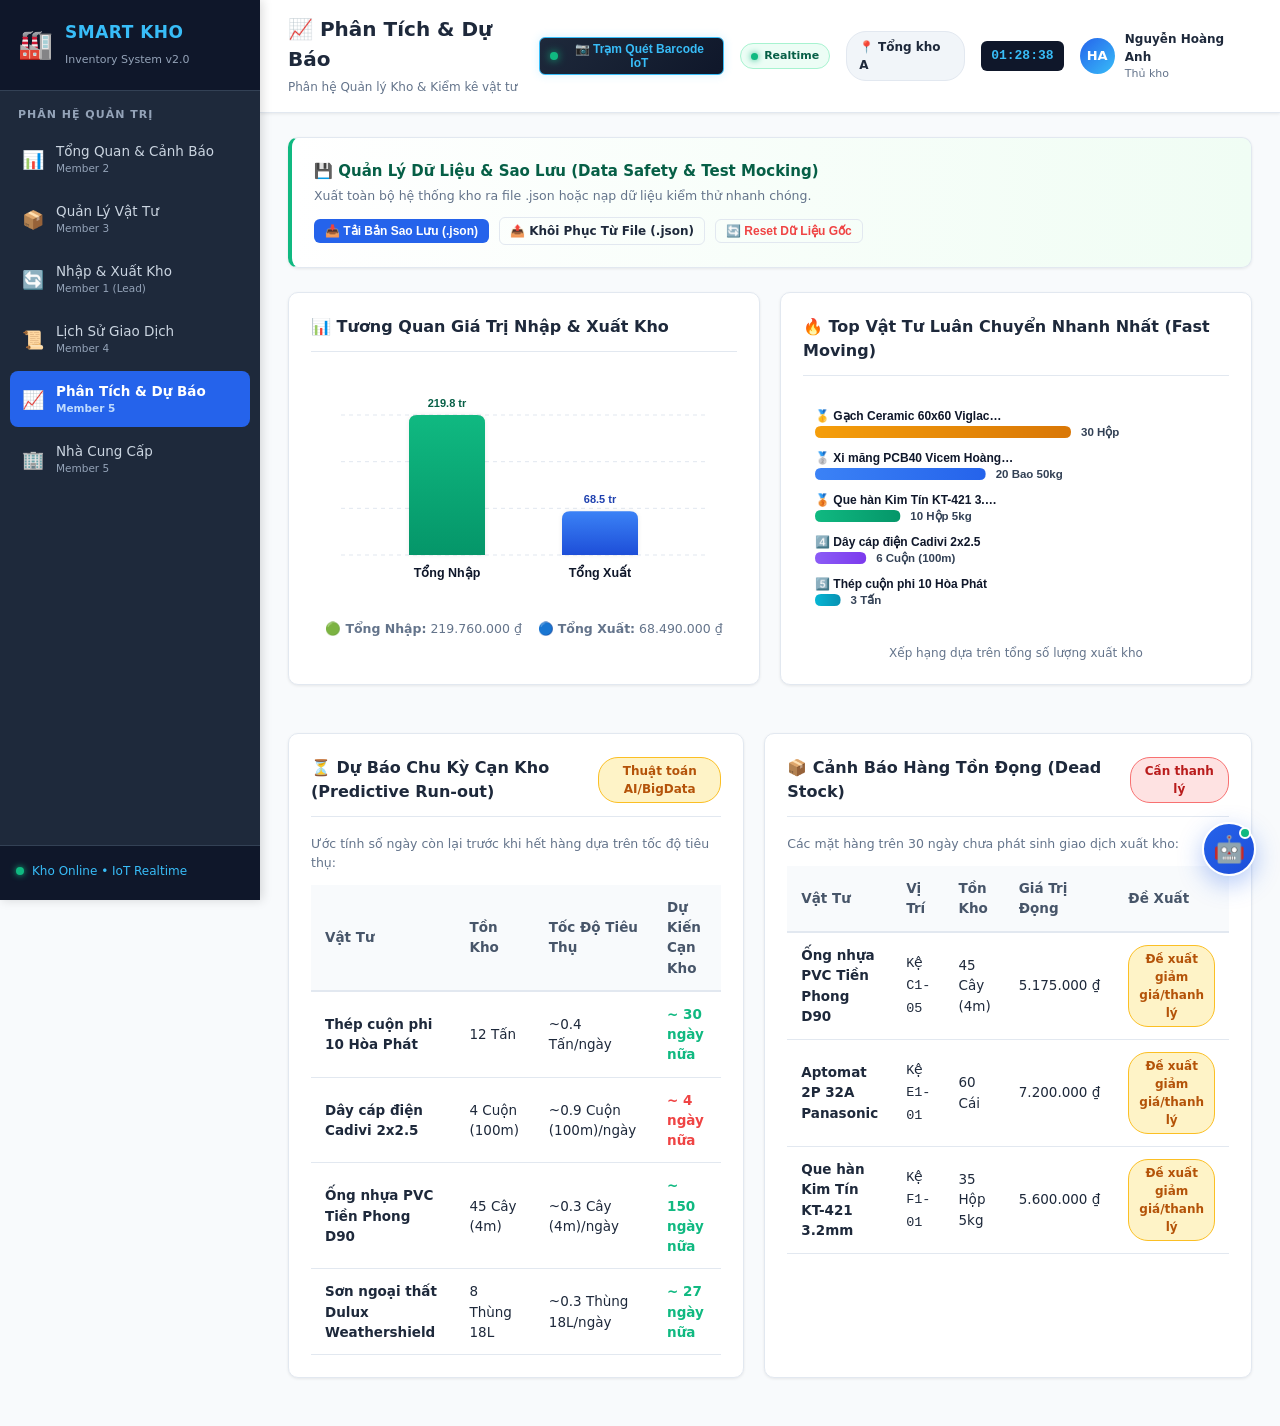
==== commit c190f6d2: "fix: bo sung day du ha tang core assets va styling de trang analytics suppliers hien thi hoan chinh" ====
--- a/analytics.html
+++ b/analytics.html
@@ -1,190 +1,123 @@
 <!DOCTYPE html>
 <html lang="vi">
 <head>
-    <meta charset="UTF-8">
-    <meta name="viewport" content="width=device-width, initial-scale=1.0">
-    <title>Báo Cáo & Phân Tích - Smart Kho</title>
-    <!-- BẮT BUỘC dùng đường dẫn tương đối không có dấu / ở đầu -->
-    <link rel="stylesheet" href="assets/css/style.css">
-    <style>
-        /* CSS riêng của trang Báo Cáo Phân Tích (Member 5 - Scope an toàn) */
-        .page-analytics .backup-btn-group {
-            display: flex;
-            gap: 10px;
-            align-items: center;
-            flex-wrap: wrap;
-        }
-        .page-analytics .analytics-charts-grid,
-        .page-analytics .analytics-insights-grid {
-            display: grid;
-            grid-template-columns: 1fr 1fr;
-            gap: 20px;
-            width: 100%;
-            margin-bottom: 24px;
-        }
-        @media (max-width: 992px) {
-            .page-analytics .analytics-charts-grid,
-            .page-analytics .analytics-insights-grid {
-                grid-template-columns: 1fr !important;
-                gap: 16px !important;
-            }
-        }
-        .page-analytics .chart-container-card {
-            position: relative;
-            width: 100%;
-            min-height: 240px;
-            display: flex;
-            flex-direction: column;
-            justify-content: center;
-            align-items: center;
-        }
-        .page-analytics .forecast-badge {
-            display: inline-flex;
-            align-items: center;
-            gap: 4px;
-            padding: 3px 8px;
-            border-radius: 12px;
-            font-size: 11px;
-            font-weight: 600;
-        }
-        .page-analytics .forecast-danger {
-            background: #fef2f2;
-            color: #991b1b;
-            border: 1px solid #fecaca;
-        }
-        .page-analytics .forecast-warning {
-            background: #fffbeb;
-            color: #92400e;
-            border: 1px solid #fde68a;
-        }
-        .page-analytics .forecast-safe {
-            background: #f0fdf4;
-            color: #166534;
-            border: 1px solid #bbf7d0;
-        }
-    </style>
+  <meta charset="UTF-8">
+  <meta name="viewport" content="width=device-width, initial-scale=1.0">
+  <title>Smart Kho - Báo Cáo & Phân Tích Dữ Liệu</title>
+  <link rel="stylesheet" href="assets/css/style.css">
+  <link rel="stylesheet" href="assets/css/common.css">
+  <link rel="stylesheet" href="assets/css/analytics.css">
 </head>
 <body>
-    <div class="app-layout">
-        <!-- Tự động render bởi layout.js -->
-        <div id="sidebar-container"></div>
-        
-        <main class="app-main">
-            <!-- Tự động render bởi layout.js -->
-            <div id="header-container"></div>
-            
-            <!-- NỘI DUNG RIÊNG CỦA TỪNG TRANG ĐẶT TẠI ĐÂY -->
-            <div class="page-content page-analytics">
-                <!-- SAO LƯU & KHÔI PHỤC DỮ LIỆU (JSON BACKUP / RESTORE) -->
-                <div class="card" style="background: linear-gradient(to right, #ffffff, #f0fdf4); border-left: 4px solid var(--success, #10b981); margin-bottom: 20px;">
-                    <div style="display: flex; justify-content: space-between; align-items: center; flex-wrap: wrap; gap: 12px;">
-                        <div>
-                            <h4 style="font-size: 15px; font-weight: 700; color: #065f46; margin: 0;">💾 Quản Lý Dữ Liệu & Sao Lưu (Data Safety & Test Mocking)</h4>
-                            <p style="font-size: 12.5px; color: var(--text-muted, #64748b); margin: 4px 0 0 0;">Xuất toàn bộ hệ thống kho ra file .json hoặc nạp dữ liệu kiểm thử nhanh chóng.</p>
-                        </div>
-                        <div class="backup-btn-group">
-                            <button type="button" class="btn btn-primary btn-sm" onclick="DB.exportBackup()">
-                                📥 Tải Bản Sao Lưu (.json)
-                            </button>
-                            <label class="btn btn-outline btn-sm" style="margin-bottom:0; cursor:pointer;">
-                                📤 Khôi Phục Từ File (.json)
-                                <input type="file" id="restore-file-input" accept=".json" style="display:none;" onchange="handleRestoreFile(event)">
-                            </label>
-                            <button type="button" class="btn btn-outline btn-sm" onclick="handleResetDefault()" style="color:var(--danger, #ef4444);">
-                                🔄 Reset Dữ Liệu Gốc
-                            </button>
-                        </div>
-                    </div>
-                </div>
+  <div class="app-layout">
+    <div id="sidebar-container"></div>
 
-                <!-- 2 BIỂU ĐỒ CANVAS PHÂN TÍCH -->
-                <div class="analytics-charts-grid">
-                    <div class="card">
-                        <div class="card-header">
-                            <h3 class="card-title">📊 Tương Quan Giá Trị Nhập & Xuất Kho</h3>
-                        </div>
-                        <div style="height: 240px; position: relative;">
-                            <canvas id="barCompareChart" width="400" height="240"></canvas>
-                        </div>
-                        <div id="chart-summary-text" style="font-size: 12.5px; color: var(--text-muted, #64748b); margin-top: 10px; text-align: center;"></div>
-                    </div>
+    <div class="app-main">
+      <div id="header-container"></div>
 
-                    <div class="card">
-                        <div class="card-header">
-                            <h3 class="card-title">🔥 Top Vật Tư Luân Chuyển Nhanh Nhất (Fast Moving)</h3>
-                        </div>
-                        <div style="height: 240px; position: relative;">
-                            <canvas id="topItemsChart" width="400" height="240"></canvas>
-                        </div>
-                        <div style="font-size: 12px; color: var(--text-muted, #64748b); margin-top: 10px; text-align: center;">Xếp hạng dựa trên tổng số lượng xuất kho</div>
-                    </div>
-                </div>
+      <main class="page-content">
+        <!-- SAO LƯU & KHÔI PHỤC DỮ LIỆU (JSON BACKUP / RESTORE) -->
+        <div class="card" style="background: linear-gradient(to right, #ffffff, #f0fdf4); border-left: 4px solid var(--success);">
+          <div style="display: flex; justify-content: space-between; align-items: center; flex-wrap: wrap; gap: 12px;">
+            <div>
+              <h4 style="font-size: 15px; font-weight: 700; color: #065f46;">💾 Quản Lý Dữ Liệu & Sao Lưu (Data Safety & Test Mocking)</h4>
+              <p style="font-size: 12.5px; color: var(--text-muted); margin-top: 4px;">Xuất toàn bộ hệ thống kho ra file .json hoặc nạp dữ liệu kiểm thử nhanh chóng.</p>
+            </div>
+            <div class="backup-btn-group">
+              <button class="btn btn-primary btn-sm" onclick="DB.exportBackup()">
+                📥 Tải Bản Sao Lưu (.json)
+              </button>
+              <label class="btn btn-outline btn-sm" style="margin-bottom:0; cursor:pointer;">
+                📤 Khôi Phục Từ File (.json)
+                <input type="file" id="restore-file-input" accept=".json" style="display:none;" onchange="handleRestoreFile(event)">
+              </label>
+              <button class="btn btn-outline btn-sm" onclick="handleResetDefault()" style="color:var(--danger);">
+                🔄 Reset Dữ Liệu Gốc
+              </button>
+            </div>
+          </div>
+        </div>
 
-                <!-- 2 KHỐI DỰ BÁO BIG DATA & HÀNG TỒN ĐỌNG (TẦM NHÌN DÀI HẠN) -->
-                <div class="analytics-insights-grid">
-                    <!-- DỰ BÁO CẠN KHO -->
-                    <div class="card">
-                        <div class="card-header">
-                            <h3 class="card-title">⏳ Dự Báo Chu Kỳ Cạn Kho (Predictive Run-out)</h3>
-                            <span class="badge badge-warning">Thuật toán AI/BigData</span>
-                        </div>
-                        <p style="font-size: 12.5px; color: var(--text-muted, #64748b); margin-bottom: 12px;">Ước tính số ngày còn lại trước khi hết hàng dựa trên tốc độ tiêu thụ:</p>
-                        <div class="table-responsive">
-                            <table class="table">
-                                <thead>
-                                    <tr>
-                                        <th>Vật Tư</th>
-                                        <th>Tồn Kho</th>
-                                        <th>Tốc Độ Tiêu Thụ</th>
-                                        <th>Dự Kiến Cạn Kho</th>
-                                    </tr>
-                                </thead>
-                                <tbody id="predictive-table-body">
-                                    <!-- JS Render -->
-                                </tbody>
-                            </table>
-                        </div>
-                    </div>
+        <!-- 2 BIỂU ĐỒ CANVAS PHÂN TÍCH -->
+        <div class="analytics-charts-grid">
+          <div class="card">
+            <div class="card-header">
+              <h3 class="card-title">📊 Tương Quan Giá Trị Nhập & Xuất Kho</h3>
+            </div>
+            <div style="height: 240px; position: relative;">
+              <canvas id="barCompareChart" width="400" height="240"></canvas>
+            </div>
+            <div id="chart-summary-text" style="font-size: 12.5px; color: var(--text-muted); margin-top: 10px; text-align: center;"></div>
+          </div>
 
-                    <!-- BÁO CÁO HÀNG TỒN ĐỌNG -->
-                    <div class="card">
-                        <div class="card-header">
-                            <h3 class="card-title">📦 Cảnh Báo Hàng Tồn Đọng (Dead Stock)</h3>
-                            <span class="badge badge-danger">Cần thanh lý</span>
-                        </div>
-                        <p style="font-size: 12.5px; color: var(--text-muted, #64748b); margin-bottom: 12px;">Các mặt hàng trên 30 ngày chưa phát sinh giao dịch xuất kho:</p>
-                        <div class="table-responsive">
-                            <table class="table">
-                                <thead>
-                                    <tr>
-                                        <th>Vật Tư</th>
-                                        <th>Vị Trí</th>
-                                        <th>Tồn Kho</th>
-                                        <th>Giá Trị Đọng</th>
-                                        <th>Đề Xuất</th>
-                                    </tr>
-                                </thead>
-                                <tbody id="deadstock-table-body">
-                                    <!-- JS Render -->
-                                </tbody>
-                            </table>
-                        </div>
-                    </div>
-                </div>
+          <div class="card">
+            <div class="card-header">
+              <h3 class="card-title">🔥 Top Vật Tư Luân Chuyển Nhanh Nhất (Fast Moving)</h3>
             </div>
-        </main>
+            <div style="height: 240px; position: relative;">
+              <canvas id="topItemsChart" width="400" height="240"></canvas>
+            </div>
+            <div style="font-size: 12px; color: var(--text-muted); margin-top: 10px; text-align: center;">Xếp hạng dựa trên tổng số lượng xuất kho</div>
+          </div>
+        </div>
+
+        <!-- 2 KHỐI DỰ BÁO BIG DATA & HÀNG TỒN ĐỌNG (TẦM NHÌN DÀI HẠN) -->
+        <div class="analytics-insights-grid">
+          <!-- DỰ BÁO CẠN KHO -->
+          <div class="card">
+            <div class="card-header">
+              <h3 class="card-title">⏳ Dự Báo Chu Kỳ Cạn Kho (Predictive Run-out)</h3>
+              <span class="badge badge-warning">Thuật toán AI/BigData</span>
+            </div>
+            <p style="font-size: 12.5px; color: var(--text-muted); margin-bottom: 12px;">Ước tính số ngày còn lại trước khi hết hàng dựa trên tốc độ tiêu thụ:</p>
+            <div class="table-responsive">
+              <table class="table">
+                <thead>
+                  <tr>
+                    <th>Vật Tư</th>
+                    <th>Tồn Kho</th>
+                    <th>Tốc Độ Tiêu Thụ</th>
+                    <th>Dự Kiến Cạn Kho</th>
+                  </tr>
+                </thead>
+                <tbody id="predictive-table-body">
+                  <!-- JS Render -->
+                </tbody>
+              </table>
+            </div>
+          </div>
+
+          <!-- BÁO CÁO HÀNG TỒN ĐỌNG -->
+          <div class="card">
+            <div class="card-header">
+              <h3 class="card-title">📦 Cảnh Báo Hàng Tồn Đọng (Dead Stock)</h3>
+              <span class="badge badge-danger">Cần thanh lý</span>
+            </div>
+            <p style="font-size: 12.5px; color: var(--text-muted); margin-bottom: 12px;">Các mặt hàng trên 30 ngày chưa phát sinh giao dịch xuất kho:</p>
+            <div class="table-responsive">
+              <table class="table">
+                <thead>
+                  <tr>
+                    <th>Vật Tư</th>
+                    <th>Vị Trí</th>
+                    <th>Tồn Kho</th>
+                    <th>Giá Trị Đọng</th>
+                    <th>Đề Xuất</th>
+                  </tr>
+                </thead>
+                <tbody id="deadstock-table-body">
+                  <!-- JS Render -->
+                </tbody>
+              </table>
+            </div>
+          </div>
+        </div>
+      </main>
     </div>
+  </div>
 
-    <!-- Thứ tự nhúng JS BẮT BUỘC: db.js -> layout.js -> [page].js -->
-    <script src="assets/js/db.js"></script>
-    <script src="assets/js/layout.js"></script>
-    <script src="assets/js/analytics.js"></script>
-    <script>
-        document.addEventListener('DOMContentLoaded', () => {
-            if (typeof initLayout === 'function') {
-                initLayout('analytics');
-            }
-        });
-    </script>
+  <script src="assets/js/db.js"></script>
+  <script src="assets/js/layout.js"></script>
+  <script src="assets/js/analytics.js"></script>
 </body>
-</html>+</html>
--- a/assets/css/common.css
+++ b/assets/css/common.css
@@ -0,0 +1,2574 @@
+/**
+ * ==============================================================================
+ * DESIGN SYSTEM VÀ STYLES DÙNG CHUNG (style.css)
+ * Phụ trách: Shared Core
+ * Đạt chuẩn: HTML5 & CSS3 Responsive, Modern Dashboard UI
+ * ==============================================================================
+ */
+
+:root {
+  --primary: #2563eb;
+  --primary-hover: #1d4ed8;
+  --primary-light: #eff6ff;
+  --success: #10b981;
+  --success-bg: #d1fae5;
+  --warning: #f59e0b;
+  --warning-bg: #fef3c7;
+  --danger: #ef4444;
+  --danger-bg: #fee2e2;
+  --dark-bg: #0f172a;
+  --sidebar-bg: #1e293b;
+  --sidebar-hover: #334155;
+  --body-bg: #f8fafc;
+  --card-bg: #ffffff;
+  --text-main: #1e293b;
+  --text-muted: #64748b;
+  --border-color: #e2e8f0;
+  --radius: 10px;
+  --shadow-sm: 0 1px 3px rgba(0,0,0,0.08);
+  --shadow-md: 0 4px 6px -1px rgba(0,0,0,0.1), 0 2px 4px -1px rgba(0,0,0,0.06);
+  --shadow-lg: 0 10px 15px -3px rgba(0,0,0,0.1);
+  --font-family: 'Segoe UI', system-ui, -apple-system, sans-serif;
+}
+
+* {
+  box-sizing: border-box;
+  margin: 0;
+  padding: 0;
+}
+
+body {
+  font-family: var(--font-family);
+  background-color: var(--body-bg);
+  color: var(--text-main);
+  line-height: 1.5;
+  min-height: 100vh;
+  width: 100%;
+  overflow-x: hidden;
+}
+
+/* --- APP LAYOUT --- */
+.app-layout {
+  display: flex;
+  min-height: 100vh;
+}
+
+.app-sidebar {
+  width: 260px;
+  background-color: var(--sidebar-bg);
+  color: #fff;
+  display: flex;
+  flex-direction: column;
+  position: fixed;
+  top: 0;
+  bottom: 0;
+  left: 0;
+  z-index: 100;
+  box-shadow: 2px 0 10px rgba(0,0,0,0.15);
+}
+
+.sidebar-brand {
+  display: flex;
+  align-items: center;
+  gap: 12px;
+  padding: 20px 18px;
+  background-color: #0f172a;
+  border-bottom: 1px solid #334155;
+}
+
+.brand-icon {
+  font-size: 28px;
+}
+
+.brand-text h3 {
+  font-size: 17px;
+  font-weight: 700;
+  letter-spacing: 0.5px;
+  color: #38bdf8;
+}
+
+.brand-text span {
+  font-size: 11px;
+  color: #94a3b8;
+}
+
+.sidebar-section-title {
+  padding: 16px 18px 8px;
+  font-size: 11px;
+  text-transform: uppercase;
+  color: #94a3b8;
+  font-weight: 600;
+  letter-spacing: 1px;
+}
+
+.sidebar-nav {
+  display: flex;
+  flex-direction: column;
+  gap: 4px;
+  padding: 0 10px;
+  flex: 1;
+  overflow-y: auto;
+}
+
+.nav-item {
+  display: flex;
+  align-items: center;
+  gap: 12px;
+  padding: 10px 12px;
+  color: #cbd5e1;
+  text-decoration: none;
+  border-radius: 8px;
+  transition: all 0.2s ease;
+}
+
+.nav-item:hover {
+  background-color: var(--sidebar-hover);
+  color: #fff;
+  transform: translateX(4px);
+}
+
+.nav-item.active {
+  background-color: var(--primary);
+  color: #fff;
+  font-weight: 600;
+}
+
+.nav-icon {
+  font-size: 18px;
+}
+
+.nav-info {
+  display: flex;
+  flex-direction: column;
+}
+
+.nav-title {
+  font-size: 13.5px;
+}
+
+.nav-sub {
+  font-size: 10.5px;
+  color: #94a3b8;
+}
+
+.nav-item.active .nav-sub {
+  color: #bfdbfe;
+}
+
+.sidebar-footer {
+  padding: 16px;
+  border-top: 1px solid #334155;
+  background: #0f172a;
+  font-size: 12px;
+}
+
+.system-status {
+  display: flex;
+  align-items: center;
+  gap: 8px;
+  color: #38bdf8;
+  margin-bottom: 4px;
+}
+
+.status-dot {
+  width: 8px;
+  height: 8px;
+  background-color: #10b981;
+  border-radius: 50%;
+  box-shadow: 0 0 6px #10b981;
+}
+
+.version-tag {
+  color: #64748b;
+  display: block;
+}
+
+/* --- MAIN CONTENT & HEADER --- */
+.app-main {
+  flex: 1;
+  margin-left: 260px;
+  display: flex;
+  flex-direction: column;
+  min-width: 0;
+}
+
+.app-header {
+  background-color: var(--card-bg);
+  border-bottom: 1px solid var(--border-color);
+  padding: 14px 28px;
+  display: flex;
+  align-items: center;
+  justify-content: space-between;
+  position: sticky;
+  top: 0;
+  z-index: 90;
+  box-shadow: var(--shadow-sm);
+}
+
+.header-left .page-main-title {
+  font-size: 20px;
+  font-weight: 700;
+  color: var(--text-main);
+}
+
+.header-left .page-desc {
+  font-size: 12px;
+  color: var(--text-muted);
+}
+
+.header-right {
+  display: flex;
+  align-items: center;
+  gap: 16px;
+}
+
+.warehouse-badge {
+  background-color: #f1f5f9;
+  padding: 6px 12px;
+  border-radius: 20px;
+  font-size: 12px;
+  border: 1px solid var(--border-color);
+}
+
+.header-clock {
+  font-family: monospace;
+  font-size: 13px;
+  font-weight: 600;
+  background: #0f172a;
+  color: #38bdf8;
+  padding: 5px 10px;
+  border-radius: 6px;
+}
+
+.header-user {
+  display: flex;
+  align-items: center;
+  gap: 10px;
+}
+
+.user-avatar {
+  width: 36px;
+  height: 36px;
+  border-radius: 50%;
+  background: linear-gradient(135deg, #2563eb, #38bdf8);
+  color: #fff;
+  display: flex;
+  align-items: center;
+  justify-content: center;
+  font-weight: 700;
+  font-size: 13px;
+}
+
+.user-info {
+  display: flex;
+  flex-direction: column;
+  font-size: 12px;
+}
+
+.user-name {
+  font-weight: 600;
+}
+
+.user-role {
+  color: var(--text-muted);
+  font-size: 11px;
+}
+
+.page-content {
+  padding: 24px 28px;
+  flex: 1;
+  animation: pageEntranceFadeIn 0.32s cubic-bezier(0.16, 1, 0.3, 1) both;
+  will-change: opacity, transform;
+}
+
+/* ==============================================================================
+ * HIỆU ỨNG CHUYỂN TRANG MƯỢT MÀ (SMOOTH PAGE TRANSITIONS & TOP PROGRESS BAR)
+ * ==============================================================================
+ */
+
+/* Thanh tiến trình chuyển trang ở đỉnh màn hình (YouTube / Vercel style) */
+.top-page-loader {
+  position: fixed;
+  top: 0;
+  left: 0;
+  height: 3px;
+  width: 0%;
+  background: linear-gradient(90deg, #2563eb, #38bdf8, #10b981);
+  box-shadow: 0 0 10px rgba(56, 189, 248, 0.7);
+  z-index: 999999;
+  transition: width 0.25s cubic-bezier(0.16, 1, 0.3, 1), opacity 0.25s ease;
+  pointer-events: none;
+}
+
+/* Hiệu ứng khi trang vừa xuất hiện (Page Entrance Animation) */
+@keyframes pageEntranceFadeIn {
+  0% {
+    opacity: 0;
+    transform: translateY(12px) scale(0.996);
+  }
+  100% {
+    opacity: 1;
+    transform: translateY(0) scale(1);
+  }
+}
+
+/* Hiệu ứng trượt nhẹ phân tầng cho các Card khi mở trang (Staggered Cascade) */
+.page-content > .card,
+.page-content > .dashboard-split-grid,
+.page-content > .analytics-charts-grid,
+.page-content > .analytics-insights-grid,
+.page-content > .kpi-grid,
+.page-content > .rack-heatmap-section {
+  animation: componentSlideUp 0.38s cubic-bezier(0.16, 1, 0.3, 1) both;
+}
+
+.page-content > *:nth-child(1) { animation-delay: 0.03s; }
+.page-content > *:nth-child(2) { animation-delay: 0.07s; }
+.page-content > *:nth-child(3) { animation-delay: 0.11s; }
+.page-content > *:nth-child(4) { animation-delay: 0.15s; }
+
+@keyframes componentSlideUp {
+  0% {
+    opacity: 0;
+    transform: translateY(12px);
+  }
+  100% {
+    opacity: 1;
+    transform: translateY(0);
+  }
+}
+
+/* Hiệu ứng khi chuẩn bị rời trang (Page Exit Animation) */
+.page-content.page-exit-anim {
+  opacity: 0 !important;
+  transform: translateY(-8px) scale(0.995) !important;
+  transition: opacity 0.16s cubic-bezier(0.4, 0, 1, 1), transform 0.16s cubic-bezier(0.4, 0, 1, 1) !important;
+}
+
+/* Hiệu ứng phản hồi chạm ngón tay / click (Micro-interactions) trên menu */
+.sidebar-nav .nav-item {
+  transition: all 0.2s cubic-bezier(0.16, 1, 0.3, 1);
+}
+
+.sidebar-nav .nav-item:active {
+  transform: scale(0.97);
+}
+
+.mobile-nav-link {
+  transition: all 0.2s cubic-bezier(0.16, 1, 0.3, 1);
+}
+
+.mobile-nav-link:active {
+  transform: scale(0.92);
+}
+
+.mobile-nav-link:active .m-icon {
+  transform: translateY(-2px) scale(1.15);
+}
+
+/* Hỗ trợ chuẩn Native View Transitions API cho Chrome 111+ & Edge & Safari 18+ */
+@view-transition {
+  navigation: auto;
+}
+
+/* --- CARDS & KPI CARDS --- */
+.kpi-grid {
+  display: grid;
+  grid-template-columns: repeat(auto-fit, minmax(230px, 1fr));
+  gap: 18px;
+  margin-bottom: 24px;
+}
+
+.kpi-card {
+  background: var(--card-bg);
+  border-radius: var(--radius);
+  padding: 20px;
+  border: 1px solid var(--border-color);
+  box-shadow: var(--shadow-sm);
+  display: flex;
+  align-items: center;
+  justify-content: space-between;
+  transition: transform 0.2s, box-shadow 0.2s;
+}
+
+.kpi-card:hover {
+  transform: translateY(-2px);
+  box-shadow: var(--shadow-md);
+}
+
+.kpi-info h4 {
+  font-size: 13px;
+  color: var(--text-muted);
+  text-transform: uppercase;
+  font-weight: 600;
+  margin-bottom: 6px;
+}
+
+.kpi-value {
+  font-size: 24px;
+  font-weight: 700;
+  color: var(--text-main);
+}
+
+.kpi-icon {
+  width: 48px;
+  height: 48px;
+  border-radius: 12px;
+  display: flex;
+  align-items: center;
+  justify-content: center;
+  font-size: 22px;
+}
+
+.kpi-blue { background: #eff6ff; color: #2563eb; }
+.kpi-red { background: #fef2f2; color: #ef4444; border: 1px solid #fecaca; }
+.kpi-yellow { background: #fffbeb; color: #f59e0b; border: 1px solid #fde68a; }
+.kpi-green { background: #ecfdf5; color: #10b981; }
+
+.card {
+  background: var(--card-bg);
+  border-radius: var(--radius);
+  border: 1px solid var(--border-color);
+  box-shadow: var(--shadow-sm);
+  padding: 22px;
+  margin-bottom: 24px;
+}
+
+.card-header {
+  display: flex;
+  justify-content: space-between;
+  align-items: center;
+  margin-bottom: 18px;
+  padding-bottom: 12px;
+  border-bottom: 1px solid var(--border-color);
+}
+
+.card-title {
+  font-size: 16px;
+  font-weight: 700;
+  display: flex;
+  align-items: center;
+  gap: 8px;
+}
+
+/* --- NHÃN TRẠNG THÁI (STATUS BADGES - BẮT BUỘC THEO ĐỀ BÀI) --- */
+.badge {
+  display: inline-flex;
+  align-items: center;
+  gap: 6px;
+  padding: 4px 10px;
+  border-radius: 20px;
+  font-size: 12px;
+  font-weight: 600;
+  text-align: center;
+}
+
+/* Hết hàng - Đỏ */
+.badge-danger {
+  background-color: var(--danger-bg);
+  color: #b91c1c;
+  border: 1px solid #f87171;
+}
+
+/* Sắp hết - Vàng */
+.badge-warning {
+  background-color: var(--warning-bg);
+  color: #b45309;
+  border: 1px solid #fbbf24;
+}
+
+/* Còn hàng - Xanh */
+.badge-success {
+  background-color: var(--success-bg);
+  color: #047857;
+  border: 1px solid #34d399;
+}
+
+.badge-info {
+  background-color: #e0f2fe;
+  color: #0369a1;
+  border: 1px solid #7dd3fc;
+}
+
+/* --- BẢNG DỮ LIỆU (TABLES) --- */
+.table-responsive {
+  overflow-x: auto;
+}
+
+.table {
+  width: 100%;
+  border-collapse: collapse;
+  font-size: 13.5px;
+}
+
+.table th {
+  background-color: #f8fafc;
+  color: #475569;
+  font-weight: 600;
+  text-align: left;
+  padding: 12px 14px;
+  border-bottom: 2px solid var(--border-color);
+}
+
+.table td {
+  padding: 12px 14px;
+  border-bottom: 1px solid var(--border-color);
+  vertical-align: middle;
+}
+
+.table tr:hover {
+  background-color: #f1f5f9;
+}
+
+/* --- NÚT BẤM (BUTTONS) --- */
+.btn {
+  display: inline-flex;
+  align-items: center;
+  justify-content: center;
+  gap: 6px;
+  padding: 8px 16px;
+  font-size: 13px;
+  font-weight: 600;
+  border-radius: 6px;
+  cursor: pointer;
+  border: 1px solid transparent;
+  transition: all 0.2s ease;
+  text-decoration: none;
+}
+
+.btn-primary { background: var(--primary); color: #fff; }
+.btn-primary:hover { background: var(--primary-hover); }
+.btn-danger { background: var(--danger); color: #fff; }
+.btn-danger:hover { background: #dc2626; }
+.btn-warning { background: var(--warning); color: #fff; }
+.btn-warning:hover { background: #d97706; }
+.btn-success { background: var(--success); color: #fff; }
+.btn-success:hover { background: #059669; }
+.btn-outline { background: transparent; border-color: var(--border-color); color: var(--text-main); }
+.btn-outline:hover { background: #f1f5f9; }
+.btn-sm { padding: 4px 10px; font-size: 12px; }
+.btn:disabled { opacity: 0.5; cursor: not-allowed; }
+
+/* --- FORM CONTROLS & HTML5 VALIDATION --- */
+.form-group {
+  margin-bottom: 16px;
+}
+
+.form-label {
+  display: block;
+  font-size: 12.5px;
+  font-weight: 600;
+  margin-bottom: 6px;
+  color: #334155;
+}
+
+.form-control {
+  width: 100%;
+  padding: 9px 12px;
+  font-size: 13.5px;
+  border: 1px solid var(--border-color);
+  border-radius: 6px;
+  outline: none;
+  transition: border-color 0.2s, box-shadow 0.2s;
+  background-color: #fff;
+}
+
+.form-control:focus {
+  border-color: var(--primary);
+  box-shadow: 0 0 0 3px rgba(37,99,235,0.15);
+}
+
+.form-control.is-invalid, .form-control:invalid:focus {
+  border-color: var(--danger) !important;
+  box-shadow: 0 0 0 3px rgba(239,68,68,0.2) !important;
+}
+
+.invalid-feedback {
+  color: var(--danger);
+  font-size: 11.5px;
+  margin-top: 4px;
+  display: none;
+  font-weight: 500;
+}
+
+.is-invalid + .invalid-feedback,
+.show-feedback {
+  display: block !important;
+}
+
+/* --- TABS --- */
+.tab-nav {
+  display: flex;
+  gap: 8px;
+  border-bottom: 2px solid var(--border-color);
+  margin-bottom: 20px;
+}
+
+.tab-btn {
+  padding: 10px 18px;
+  font-size: 14px;
+  font-weight: 600;
+  background: none;
+  border: none;
+  border-bottom: 2px solid transparent;
+  margin-bottom: -2px;
+  cursor: pointer;
+  color: var(--text-muted);
+}
+
+.tab-btn.active {
+  color: var(--primary);
+  border-bottom-color: var(--primary);
+}
+
+.tab-pane {
+  display: none;
+}
+
+.tab-pane.active {
+  display: block;
+}
+
+/* --- MODAL DIALOG --- */
+.modal-overlay {
+  position: fixed;
+  top: 0; left: 0; right: 0; bottom: 0;
+  background: rgba(15, 23, 42, 0.6);
+  display: none;
+  align-items: center;
+  justify-content: center;
+  z-index: 1000;
+  padding: 20px;
+}
+
+.modal-overlay.active {
+  display: flex;
+}
+
+.modal-box {
+  background: #fff;
+  border-radius: var(--radius);
+  width: 100%;
+  max-width: 580px;
+  box-shadow: var(--shadow-lg);
+  overflow: hidden;
+  animation: modalIn 0.2s ease-out;
+}
+
+@keyframes modalIn {
+  from { transform: scale(0.95); opacity: 0; }
+  to { transform: scale(1); opacity: 1; }
+}
+
+.modal-header {
+  padding: 16px 22px;
+  background: #f8fafc;
+  border-bottom: 1px solid var(--border-color);
+  display: flex;
+  align-items: center;
+  justify-content: space-between;
+}
+
+.modal-title {
+  font-size: 16px;
+  font-weight: 700;
+}
+
+.modal-close {
+  background: none;
+  border: none;
+  font-size: 20px;
+  cursor: pointer;
+  color: var(--text-muted);
+}
+
+.modal-body {
+  padding: 22px;
+  max-height: 75vh;
+  overflow-y: auto;
+}
+
+.modal-footer {
+  padding: 14px 22px;
+  background: #f8fafc;
+  border-top: 1px solid var(--border-color);
+  display: flex;
+  justify-content: flex-end;
+  gap: 10px;
+}
+
+/* --- TIMELINE (DÒNG THỜI GIAN LỊCH SỬ) --- */
+.timeline {
+  position: relative;
+  padding: 15px 0 15px 35px;
+}
+
+.timeline::before {
+  content: '';
+  position: absolute;
+  top: 0;
+  bottom: 0;
+  left: 14px;
+  width: 2px;
+  background-color: var(--border-color);
+}
+
+.timeline-item {
+  position: relative;
+  margin-bottom: 24px;
+}
+
+.timeline-dot {
+  position: absolute;
+  left: -29px;
+  top: 4px;
+  width: 20px;
+  height: 20px;
+  border-radius: 50%;
+  display: flex;
+  align-items: center;
+  justify-content: center;
+  font-size: 11px;
+  color: #fff;
+}
+
+.timeline-dot.import { background: var(--success); box-shadow: 0 0 0 4px var(--success-bg); }
+.timeline-dot.export { background: var(--danger); box-shadow: 0 0 0 4px var(--danger-bg); }
+
+.timeline-card {
+  background: #fff;
+  border: 1px solid var(--border-color);
+  border-radius: 8px;
+  padding: 14px 18px;
+  box-shadow: var(--shadow-sm);
+}
+
+.timeline-head {
+  display: flex;
+  justify-content: space-between;
+  align-items: center;
+  margin-bottom: 6px;
+}
+
+.timeline-title {
+  font-weight: 700;
+  font-size: 14px;
+}
+
+.timeline-time {
+  font-size: 11.5px;
+  color: var(--text-muted);
+}
+
+.timeline-meta {
+  display: flex;
+  gap: 14px;
+  font-size: 12.5px;
+  color: #475569;
+  margin-top: 6px;
+}
+
+/* --- TOAST NOTIFICATION --- */
+#toast-container {
+  position: fixed;
+  top: 20px;
+  right: 20px;
+  z-index: 9999;
+  display: flex;
+  flex-direction: column;
+  gap: 10px;
+}
+
+.toast {
+  display: flex;
+  align-items: center;
+  gap: 10px;
+  padding: 12px 18px;
+  border-radius: 8px;
+  color: #fff;
+  font-size: 13.5px;
+  box-shadow: var(--shadow-lg);
+  animation: toastIn 0.3s ease;
+  min-width: 280px;
+}
+
+.toast-success { background: #059669; }
+.toast-error { background: #dc2626; }
+.toast-warning { background: #d97706; }
+
+.toast.hide {
+  animation: toastOut 0.3s ease forwards;
+}
+
+@keyframes toastIn {
+  from { transform: translateX(100%); opacity: 0; }
+  to { transform: translateX(0); opacity: 1; }
+}
+
+@keyframes toastOut {
+  from { transform: translateX(0); opacity: 1; }
+  to { transform: translateX(100%); opacity: 0; }
+}
+
+
+/* --- IOT BARCODE SCANNER STATION STYLES --- */
+.iot-scanner-trigger-btn {
+  background: linear-gradient(135deg, #1e293b, #0f172a);
+  border: 1px solid #38bdf8;
+  color: #38bdf8;
+  display: flex;
+  align-items: center;
+  gap: 8px;
+  font-weight: 600;
+  box-shadow: 0 0 10px rgba(56, 189, 248, 0.2);
+  transition: all 0.2s ease;
+}
+
+.iot-scanner-trigger-btn:hover {
+  background: #0284c7;
+  color: #fff;
+  border-color: #0284c7;
+  box-shadow: 0 0 15px rgba(2, 132, 199, 0.4);
+  transform: translateY(-1px);
+}
+
+.iot-pulse-dot {
+  width: 8px;
+  height: 8px;
+  background-color: #10b981;
+  border-radius: 50%;
+  box-shadow: 0 0 8px #10b981;
+  animation: pulseDot 1.4s infinite;
+}
+
+@keyframes pulseDot {
+  0% { transform: scale(0.9); opacity: 0.7; }
+  50% { transform: scale(1.3); opacity: 1; }
+  100% { transform: scale(0.9); opacity: 0.7; }
+}
+
+.iot-modal-box {
+  max-width: 620px;
+  border: 1px solid #334155;
+}
+
+.iot-modal-header {
+  background: #0f172a;
+  border-bottom: 1px solid #334155;
+}
+
+.scanner-viewport {
+  background: #020617;
+  border-radius: 8px;
+  height: 160px;
+  position: relative;
+  overflow: hidden;
+  display: flex;
+  align-items: center;
+  justify-content: center;
+  border: 2px solid #1e293b;
+  box-shadow: inset 0 0 20px rgba(0,0,0,0.8);
+}
+
+.laser-beam {
+  position: absolute;
+  left: 0;
+  right: 0;
+  height: 2px;
+  background: #ef4444;
+  box-shadow: 0 0 8px #ef4444, 0 0 18px #ef4444;
+  animation: laserSweep 2s infinite ease-in-out;
+  z-index: 5;
+}
+
+@keyframes laserSweep {
+  0% { top: 15%; opacity: 0.6; }
+  50% { top: 85%; opacity: 1; }
+  100% { top: 15%; opacity: 0.6; }
+}
+
+.scanner-target-box {
+  width: 220px;
+  height: 100px;
+  position: relative;
+  display: flex;
+  flex-direction: column;
+  align-items: center;
+  justify-content: center;
+}
+
+.corner {
+  position: absolute;
+  width: 14px;
+  height: 14px;
+  border-color: #38bdf8;
+  border-style: solid;
+}
+.corner.top-left { top: 0; left: 0; border-width: 2px 0 0 2px; }
+.corner.top-right { top: 0; right: 0; border-width: 2px 2px 0 0; }
+.corner.bottom-left { bottom: 0; left: 0; border-width: 0 0 2px 2px; }
+.corner.bottom-right { bottom: 0; right: 0; border-width: 0 2px 2px 0; }
+
+.barcode-preview-stripes {
+  display: flex;
+  gap: 3px;
+  align-items: center;
+  height: 40px;
+  opacity: 0.45;
+}
+.bar { background: #94a3b8; height: 100%; border-radius: 1px; }
+.bar.b1 { width: 2px; }
+.bar.b2 { width: 4px; }
+.bar.b3 { width: 6px; }
+.bar.b4 { width: 8px; }
+
+.scanner-status-text {
+  font-family: monospace;
+  font-size: 11px;
+  color: #38bdf8;
+  margin-top: 10px;
+  letter-spacing: 0.5px;
+}
+
+.quick-scan-buttons {
+  display: grid;
+  grid-template-columns: 1fr 1fr;
+  gap: 8px;
+}
+
+.btn-quick-scan {
+  background: #f8fafc;
+  border: 1px solid #cbd5e1;
+  padding: 8px 12px;
+  border-radius: 6px;
+  font-size: 12px;
+  font-weight: 600;
+  color: #334155;
+  cursor: pointer;
+  text-align: left;
+  transition: all 0.15s ease;
+  display: flex;
+  align-items: center;
+  gap: 6px;
+}
+
+.btn-quick-scan:hover {
+  background: #eff6ff;
+  border-color: #2563eb;
+  color: #2563eb;
+  transform: translateY(-1px);
+}
+
+.scan-result-box {
+  background: #f8fafc;
+  border: 1px solid var(--border-color);
+  border-radius: 8px;
+  padding: 16px;
+  animation: fadeIn 0.25s ease-out;
+}
+
+.scan-result-box.success {
+  background: #f0fdf4;
+  border-color: #86efac;
+}
+
+.scan-result-box.error {
+  background: #fef2f2;
+  border-color: #fca5a5;
+}
+
+.result-header {
+  display: flex;
+  justify-content: space-between;
+  align-items: center;
+  margin-bottom: 12px;
+  padding-bottom: 8px;
+  border-bottom: 1px solid #e2e8f0;
+}
+
+.result-grid {
+  display: grid;
+  grid-template-columns: 1fr 1fr;
+  gap: 8px;
+  font-size: 13px;
+  margin-bottom: 14px;
+}
+
+.result-actions {
+  display: flex;
+  gap: 8px;
+  flex-wrap: wrap;
+}
+
+@keyframes fadeIn {
+  from { opacity: 0; transform: translateY(6px); }
+  to { opacity: 1; transform: translateY(0); }
+}
+
+
+/* --- RACK HEATMAP (BẢN ĐỒ KỆ KHO THÔNG MINH) --- */
+.rack-grid {
+  display: grid;
+  grid-template-columns: repeat(6, 1fr);
+  gap: 12px;
+  margin-top: 10px;
+  width: 100%;
+}
+
+.rack-cell {
+  background: #ffffff;
+  border: 1px solid var(--border-color);
+  border-radius: 8px;
+  padding: 10px 12px;
+  cursor: pointer;
+  transition: all 0.2s ease;
+  position: relative;
+  display: flex;
+  flex-direction: column;
+  justify-content: space-between;
+  min-height: 84px;
+  box-shadow: var(--shadow-sm);
+}
+
+.rack-cell:hover {
+  transform: translateY(-2px);
+  box-shadow: var(--shadow-md);
+  border-color: var(--primary);
+}
+
+.rack-cell.status-out {
+  border-left: 4px solid var(--danger);
+  background: #fff5f5;
+}
+
+.rack-cell.status-low {
+  border-left: 4px solid var(--warning);
+  background: #fffdf5;
+}
+
+.rack-cell.status-safe {
+  border-left: 4px solid var(--success);
+  background: #f6fdf9;
+}
+
+.rack-header-row {
+  display: flex;
+  justify-content: space-between;
+  align-items: center;
+  gap: 6px;
+  margin-bottom: 4px;
+}
+
+.rack-code {
+  font-family: monospace;
+  font-weight: 700;
+  font-size: 12px;
+  color: #1e293b;
+  white-space: nowrap;
+}
+
+.rack-badge {
+  font-size: 10px !important;
+  padding: 2px 6px !important;
+  white-space: nowrap;
+}
+
+.rack-item-name {
+  font-size: 12px;
+  font-weight: 600;
+  color: #334155;
+  margin: 2px 0 6px;
+  line-height: 1.35;
+  display: -webkit-box;
+  -webkit-line-clamp: 2;
+  -webkit-box-orient: vertical;
+  overflow: hidden;
+  text-overflow: ellipsis;
+  min-height: 32px;
+}
+
+.rack-qty-row {
+  display: flex;
+  justify-content: space-between;
+  align-items: center;
+  font-size: 11.5px;
+  color: var(--text-muted);
+  border-top: 1px dashed #e2e8f0;
+  padding-top: 5px;
+  margin-top: auto;
+}
+
+.rack-qty-val {
+  font-weight: 700;
+  color: var(--text-main);
+}
+
+/* --- PRINTABLE VOUCHER / HÓA ĐƠN KHO CHUYÊN NGHIỆP --- */
+.voucher-modal-box {
+  max-width: 720px;
+  background: #ffffff;
+  border-radius: var(--radius);
+  box-shadow: var(--shadow-lg);
+  overflow: hidden;
+}
+
+.voucher-paper {
+  background: #fff;
+  padding: 30px;
+  color: #111827;
+  font-family: 'Times New Roman', serif, 'Segoe UI';
+}
+
+.voucher-gov-header {
+  display: flex;
+  justify-content: space-between;
+  text-align: center;
+  margin-bottom: 20px;
+  border-bottom: 1px dashed #cbd5e1;
+  padding-bottom: 12px;
+}
+
+.voucher-title-section {
+  text-align: center;
+  margin: 16px 0;
+}
+
+.voucher-title-section h2 {
+  font-size: 20px;
+  font-weight: 700;
+  letter-spacing: 1px;
+  text-transform: uppercase;
+  color: #0f172a;
+  margin-bottom: 4px;
+}
+
+.voucher-info-grid {
+  display: grid;
+  grid-template-columns: 1fr 1fr;
+  gap: 8px;
+  font-size: 13.5px;
+  margin-bottom: 16px;
+}
+
+.voucher-table {
+  width: 100%;
+  border-collapse: collapse;
+  font-size: 13px;
+  margin: 14px 0;
+}
+
+.voucher-table th, .voucher-table td {
+  border: 1px solid #475569;
+  padding: 8px 10px;
+}
+
+.voucher-table th {
+  background: #f1f5f9;
+  font-weight: 700;
+  text-align: center;
+}
+
+.voucher-signatures {
+  display: grid;
+  grid-template-columns: 1fr 1fr 1fr;
+  text-align: center;
+  margin-top: 30px;
+  font-size: 13px;
+}
+
+.signature-role {
+  font-weight: 700;
+  margin-bottom: 50px;
+}
+
+.signature-name {
+  font-style: italic;
+  color: #475569;
+}
+
+/* CSS CHO MÁY IN (@media print) */
+@media print {
+  body * {
+    visibility: hidden;
+  }
+  #voucher-printable-area, #voucher-printable-area * {
+    visibility: visible;
+  }
+  #voucher-printable-area {
+    position: absolute;
+    left: 0;
+    top: 0;
+    width: 100%;
+    margin: 0;
+    padding: 20px;
+    background: #fff;
+  }
+  .app-sidebar, .app-header, .modal-footer, .btn, .tab-nav {
+    display: none !important;
+  }
+}
+
+/* --- VIEW TOGGLE BUTTONS (HISTORY) --- */
+.view-toggle-group {
+  display: inline-flex;
+  border: 1px solid var(--border-color);
+  border-radius: 6px;
+  overflow: hidden;
+}
+
+.view-toggle-btn {
+  padding: 6px 14px;
+  font-size: 12.5px;
+  font-weight: 600;
+  background: #fff;
+  border: none;
+  cursor: pointer;
+  color: var(--text-muted);
+  transition: all 0.15s ease;
+}
+
+.view-toggle-btn.active {
+  background: var(--primary);
+  color: #fff;
+}
+
+/* ==============================================================================
+ * REALTIME SYNC & SEMANTIC RESPONSIVE GRIDS (Chuẩn Clean Code & ECC)
+ * ==============================================================================
+ */
+
+/* Huy hiệu đồng bộ Realtime trên Header */
+.realtime-badge {
+  display: inline-flex;
+  align-items: center;
+  gap: 6px;
+  background: #ecfdf5;
+  border: 1px solid #a7f3d0;
+  color: #065f46;
+  padding: 4px 10px;
+  border-radius: 20px;
+  font-size: 11px;
+  font-weight: 600;
+  transition: all 0.25s ease;
+  white-space: nowrap;
+}
+
+.realtime-pulse-dot {
+  width: 7px;
+  height: 7px;
+  background-color: #10b981;
+  border-radius: 50%;
+  box-shadow: 0 0 6px #10b981;
+  animation: pulseDot 1.4s infinite;
+}
+
+.realtime-badge.synced {
+  background: #eff6ff;
+  border-color: #93c5fd;
+  color: #1d4ed8;
+  transform: scale(1.05);
+}
+
+.iot-btn-text-mobile {
+  display: none;
+}
+
+/* Lưới Dashboard: Bảng cảnh báo (2fr) & Biểu đồ Donut (1fr) */
+.dashboard-split-grid {
+  display: grid;
+  grid-template-columns: 2fr 1fr;
+  gap: 20px;
+  align-items: start;
+  width: 100%;
+}
+
+/* Lưới Analytics: 2 Biểu đồ & 2 Khối dự báo */
+.analytics-charts-grid,
+.analytics-insights-grid {
+  display: grid;
+  grid-template-columns: 1fr 1fr;
+  gap: 20px;
+  width: 100%;
+}
+
+.analytics-charts-grid {
+  margin-bottom: 24px;
+}
+
+/* Lưới bộ lọc danh mục vật tư & lịch sử */
+.inventory-filter-grid {
+  display: grid;
+  grid-template-columns: 2fr 1.2fr 1fr 1fr auto;
+  gap: 12px;
+  margin-bottom: 20px;
+  align-items: end;
+  width: 100%;
+}
+
+.history-filter-grid {
+  display: grid;
+  grid-template-columns: 1.5fr 1fr 1fr 1fr auto;
+  gap: 12px;
+  margin-bottom: 20px;
+  align-items: end;
+  width: 100%;
+}
+
+.history-stat-grid {
+  display: grid;
+  grid-template-columns: 1fr 1fr 1fr;
+  gap: 14px;
+  margin-bottom: 20px;
+  background: #f8fafc;
+  padding: 12px 16px;
+  border-radius: 8px;
+  border: 1px solid var(--border-color);
+  font-size: 13px;
+  width: 100%;
+}
+
+/* Hàng form 2 cột và 3 cột */
+.form-row-2col {
+  display: grid;
+  grid-template-columns: 1fr 1fr;
+  gap: 12px;
+  width: 100%;
+}
+
+.form-row-3col {
+  display: grid;
+  grid-template-columns: 1fr 1fr 1fr;
+  gap: 12px;
+  width: 100%;
+}
+
+/* Nhóm nút sao lưu & khôi phục dữ liệu */
+.backup-btn-group {
+  display: flex;
+  gap: 10px;
+  align-items: center;
+  flex-wrap: wrap;
+}
+
+/* ==============================================================================
+ * CƠ CHẾ HIỂN THỊ ĐA NỀN TẢNG (DESKTOP TABLE VS SMARTPHONE CARDS)
+ * ==============================================================================
+ */
+
+/* Mặc định trên Máy tính / Laptop: Hiển thị dạng Bảng chuẩn */
+.urgent-desktop-table,
+.inventory-desktop-table,
+.suppliers-desktop-table {
+  display: block;
+  width: 100%;
+}
+
+.urgent-mobile-list,
+.inventory-mobile-list,
+.suppliers-mobile-list {
+  display: none;
+  flex-direction: column;
+  gap: 12px;
+  width: 100%;
+}
+
+/* Thẻ Card cho Smartphone (Native Mobile App Card UI) */
+.mobile-item-card {
+  background: #ffffff;
+  border: 1px solid var(--border-color);
+  border-radius: 12px;
+  padding: 14px 16px;
+  box-shadow: 0 1px 3px rgba(0, 0, 0, 0.04);
+  display: flex;
+  flex-direction: column;
+  gap: 10px;
+  transition: transform 0.15s ease, box-shadow 0.15s ease;
+}
+
+.mobile-item-card:active {
+  transform: scale(0.99);
+}
+
+.mobile-card-header {
+  display: flex;
+  justify-content: space-between;
+  align-items: center;
+  gap: 8px;
+}
+
+.mobile-sku-badge {
+  font-family: ui-monospace, SFMono-Regular, Menlo, Monaco, Consolas, monospace;
+  font-weight: 700;
+  font-size: 13px;
+  color: var(--primary);
+  background: #eff6ff;
+  border: 1px solid #bfdbfe;
+  padding: 3px 8px;
+  border-radius: 6px;
+  letter-spacing: 0.5px;
+}
+
+.mobile-location-tag {
+  font-size: 12px;
+  color: #475569;
+  background: #f1f5f9;
+  padding: 3px 8px;
+  border-radius: 6px;
+  font-weight: 500;
+}
+
+.mobile-item-title {
+  font-size: 15px;
+  font-weight: 700;
+  color: #1e293b;
+  margin: 0;
+  line-height: 1.35;
+}
+
+.mobile-item-sub {
+  font-size: 12px;
+  color: var(--text-muted);
+}
+
+.mobile-item-meta-grid {
+  display: grid;
+  grid-template-columns: 1fr 1fr;
+  gap: 8px 12px;
+  background: #f8fafc;
+  padding: 10px 12px;
+  border-radius: 8px;
+  font-size: 12.5px;
+  border: 1px solid #f1f5f9;
+}
+
+.mobile-item-actions {
+  display: flex;
+  gap: 8px;
+  margin-top: 4px;
+}
+
+.mobile-item-actions .btn {
+  flex: 1;
+  padding: 9px 8px;
+  font-size: 12.5px;
+  font-weight: 600;
+}
+
+/* Hàng nút liên hệ nhanh cho Nhà cung cấp trên di động */
+.mobile-contact-pill-row {
+  display: flex;
+  gap: 8px;
+  flex-wrap: wrap;
+}
+
+.mobile-contact-pill {
+  display: inline-flex;
+  align-items: center;
+  gap: 5px;
+  padding: 6px 12px;
+  background: #f0fdf4;
+  border: 1px solid #bbf7d0;
+  color: #166534;
+  border-radius: 20px;
+  font-size: 12px;
+  text-decoration: none;
+  font-weight: 500;
+}
+
+.mobile-contact-pill:hover {
+  background: #dcfce7;
+}
+
+/* ==============================================================================
+ * BIỂU ĐỒ DONUT HIỆN ĐẠI (CANVAS + LEGEND + PROGRESS BAR)
+ * ==============================================================================
+ */
+.donut-card {
+  display: flex;
+  flex-direction: column;
+}
+
+.donut-center-wrapper {
+  display: flex;
+  justify-content: center;
+  align-items: center;
+  padding: 8px 0;
+  position: relative;
+}
+
+.donut-legend-modern {
+  display: flex;
+  flex-direction: column;
+  gap: 8px;
+  margin-top: 8px;
+}
+
+.donut-pill {
+  display: flex;
+  align-items: center;
+  justify-content: space-between;
+  padding: 8px 12px;
+  border-radius: 8px;
+  background: #f8fafc;
+  border: 1px solid #f1f5f9;
+  font-size: 12.5px;
+  transition: all 0.2s ease;
+}
+
+.donut-pill:hover {
+  background: #f1f5f9;
+  transform: translateX(2px);
+}
+
+.donut-pill .dot-indicator {
+  width: 9px;
+  height: 9px;
+  border-radius: 50%;
+  display: inline-block;
+  margin-right: 8px;
+  flex-shrink: 0;
+}
+
+.donut-pill .dot-indicator.green { background-color: #10b981; box-shadow: 0 0 6px rgba(16, 185, 129, 0.5); }
+.donut-pill .dot-indicator.yellow { background-color: #f59e0b; box-shadow: 0 0 6px rgba(245, 158, 11, 0.5); }
+.donut-pill .dot-indicator.red { background-color: #ef4444; box-shadow: 0 0 6px rgba(239, 68, 68, 0.5); }
+
+.donut-pill .pill-name {
+  flex: 1;
+  color: #334155;
+  font-weight: 500;
+}
+
+.donut-pill strong {
+  font-size: 14px;
+  color: #0f172a;
+  margin-right: 6px;
+}
+
+.donut-pill .pill-pct {
+  font-size: 11.5px;
+  color: var(--text-muted);
+  font-weight: 600;
+}
+
+/* Thanh Tỷ Lệ Cơ Cấu Tồn Kho An Toàn */
+.ratio-progress-bar {
+  display: flex;
+  height: 8px;
+  width: 100%;
+  border-radius: 999px;
+  overflow: hidden;
+  background: #e2e8f0;
+  margin-top: 14px;
+}
+
+.ratio-fill {
+  height: 100%;
+  transition: width 0.6s cubic-bezier(0.16, 1, 0.3, 1);
+}
+
+.ratio-fill.green { background-color: #10b981; }
+.ratio-fill.yellow { background-color: #f59e0b; }
+.ratio-fill.red { background-color: #ef4444; }
+
+/* Canvas Responsive Container */
+.canvas-responsive-container {
+  width: 100%;
+  position: relative;
+  display: flex;
+  justify-content: center;
+  align-items: center;
+  overflow: hidden;
+}
+
+/* ==============================================================================
+ * MOBILE APP RESPONSIVE DESIGN SYSTEM (Tương Thích Smartphone & Tablet)
+ * Chuẩn Native Mobile App UI/UX & Touch Targets (WCAG AAA)
+ * ==============================================================================
+ */
+
+/* Nút Hamburger menu trên Header */
+.mobile-menu-toggle {
+  display: none;
+  flex-direction: column;
+  justify-content: center;
+  align-items: center;
+  gap: 4px;
+  width: 38px;
+  height: 38px;
+  border-radius: 8px;
+  background: #f1f5f9;
+  border: 1px solid var(--border-color);
+  cursor: pointer;
+  padding: 8px;
+  flex-shrink: 0;
+  transition: all 0.2s ease;
+}
+
+.mobile-menu-toggle:hover {
+  background: #e2e8f0;
+}
+
+.mobile-menu-toggle span {
+  display: block;
+  width: 18px;
+  height: 2px;
+  background-color: var(--text-main);
+  border-radius: 2px;
+}
+
+/* Nút đóng Sidebar Drawer */
+.sidebar-close-btn {
+  display: none;
+  background: transparent;
+  border: none;
+  color: #cbd5e1;
+  font-size: 24px;
+  cursor: pointer;
+  padding: 4px 8px;
+  margin-left: auto;
+  line-height: 1;
+  border-radius: 6px;
+  transition: all 0.2s;
+}
+
+.sidebar-close-btn:hover {
+  color: #fff;
+  background: rgba(255, 255, 255, 0.1);
+}
+
+/* Lớp phủ Backdrop khi mở Drawer trên điện thoại */
+.sidebar-backdrop {
+  position: fixed;
+  inset: 0;
+  background: rgba(15, 23, 42, 0.65);
+  backdrop-filter: blur(4px);
+  -webkit-backdrop-filter: blur(4px);
+  z-index: 998;
+  opacity: 0;
+  pointer-events: none;
+  transition: opacity 0.3s ease;
+}
+
+.sidebar-backdrop.active {
+  opacity: 1;
+  pointer-events: auto;
+}
+
+/* Thanh Bottom Navigation chuẩn Mobile App */
+.mobile-bottom-nav {
+  display: none;
+}
+
+/* Khoá cuộn trang khi mở drawer */
+body.sidebar-locked {
+  overflow: hidden !important;
+}
+
+/* Ngăn ngừa tràn khung hình ngang trên toàn bộ hệ thống */
+html, body {
+  width: 100%;
+  max-width: 100vw;
+  overflow-x: hidden;
+  position: relative;
+}
+
+.app-layout,
+.app-main,
+.page-content,
+.card {
+  width: 100%;
+  max-width: 100%;
+  box-sizing: border-box;
+}
+
+/* --- MÀN HÌNH LAPTOP VỪA (<= 1280px) --- */
+@media screen and (max-width: 1280px) {
+  .rack-grid {
+    grid-template-columns: repeat(4, 1fr) !important;
+  }
+}
+
+/* --- TABLET & MÀN HÌNH NHỎ (<= 992px) --- */
+@media screen and (max-width: 992px) {
+  /* Biến Sidebar thành Drawer trượt từ bên trái sang */
+  .app-sidebar {
+    position: fixed;
+    top: 0;
+    bottom: 0;
+    left: 0;
+    width: 280px;
+    max-width: 82vw;
+    z-index: 1000;
+    transform: translateX(-100%);
+    transition: transform 0.3s cubic-bezier(0.16, 1, 0.3, 1);
+    box-shadow: none;
+  }
+
+  .app-sidebar.mobile-open {
+    transform: translateX(0);
+    box-shadow: 10px 0 30px rgba(0, 0, 0, 0.45);
+  }
+
+  .sidebar-close-btn {
+    display: block;
+  }
+
+  .mobile-menu-toggle {
+    display: flex;
+  }
+
+  /* Main content chiếm trọn chiều rộng */
+  .app-main {
+    margin-left: 0 !important;
+    width: 100%;
+    min-width: 0;
+    padding-bottom: 74px; /* Chừa khoảng trống cho Bottom Bar */
+  }
+
+  .page-content {
+    padding: 16px 14px;
+  }
+
+  /* Header tối ưu cho tablet & mobile */
+  .app-header {
+    padding: 10px 14px;
+    gap: 8px;
+  }
+
+  .header-left {
+    display: flex;
+    align-items: center;
+    gap: 8px;
+    min-width: 0;
+    flex: 1;
+  }
+
+  .header-title-box {
+    min-width: 0;
+  }
+
+  .page-main-title {
+    font-size: 15px !important;
+    white-space: nowrap;
+    overflow: hidden;
+    text-overflow: ellipsis;
+  }
+
+  .page-desc {
+    display: none;
+  }
+
+  .warehouse-badge {
+    display: none;
+  }
+
+  .header-clock {
+    display: none;
+  }
+
+  .user-info {
+    display: none;
+  }
+
+  .header-user {
+    gap: 0;
+  }
+
+  .header-right {
+    gap: 8px;
+    flex-shrink: 0;
+  }
+
+  .iot-scanner-trigger-btn {
+    padding: 6px 10px !important;
+    font-size: 12px !important;
+  }
+
+  /* Kích hoạt thanh điều hướng Mobile App dưới đáy */
+  .mobile-bottom-nav {
+    display: flex;
+    position: fixed;
+    bottom: 0;
+    left: 0;
+    right: 0;
+    height: 58px;
+    background: #0f172a;
+    border-top: 1px solid #1e293b;
+    z-index: 950;
+    align-items: stretch;
+    justify-content: space-around;
+    padding-bottom: env(safe-area-inset-bottom, 0px);
+    box-shadow: 0 -4px 16px rgba(0, 0, 0, 0.25);
+  }
+
+  .mobile-nav-link {
+    flex: 1;
+    display: flex;
+    flex-direction: column;
+    align-items: center;
+    justify-content: center;
+    color: #94a3b8;
+    text-decoration: none;
+    font-size: 10px;
+    font-weight: 500;
+    transition: all 0.15s ease;
+    gap: 2px;
+  }
+
+  .mobile-nav-link .m-icon {
+    font-size: 18px;
+    line-height: 1;
+  }
+
+  .mobile-nav-link.active {
+    color: #38bdf8;
+    font-weight: 700;
+  }
+
+  .mobile-nav-link.active .m-icon {
+    transform: scale(1.15);
+    filter: drop-shadow(0 0 6px rgba(56, 189, 248, 0.6));
+  }
+
+  /* Rack Heatmap chuyển sang 3 cột trên tablet */
+  .rack-grid {
+    grid-template-columns: repeat(3, 1fr) !important;
+  }
+
+  /* Lưới Dashboard chuyển dọc */
+  .dashboard-split-grid {
+    grid-template-columns: 1fr !important;
+    gap: 16px !important;
+  }
+
+  .analytics-charts-grid,
+  .analytics-insights-grid {
+    grid-template-columns: 1fr !important;
+    gap: 16px !important;
+  }
+}
+
+/* --- SMARTPHONE BREAKPOINT (<= 768px) --- */
+@media screen and (max-width: 768px) {
+  /* Tối ưu cảm ứng ngón tay (Touch targets) */
+  .btn, .form-control, .view-toggle-btn {
+    min-height: 42px;
+  }
+
+  /* Tránh iOS Safari tự động zoom in khi focus vào input */
+  input[type="text"],
+  input[type="number"],
+  input[type="date"],
+  input[type="tel"],
+  input[type="email"],
+  select,
+  textarea {
+    font-size: 15px !important;
+  }
+
+  /* Nút quét Barcode thu nhỏ văn bản */
+  .iot-btn-text {
+    display: none !important;
+  }
+
+  .iot-btn-text-mobile {
+    display: inline !important;
+  }
+
+  /* KPI Cards chuyển sang 2 cột */
+  .kpi-grid {
+    grid-template-columns: repeat(2, 1fr) !important;
+    gap: 10px !important;
+    margin-bottom: 16px;
+  }
+
+  .kpi-card {
+    padding: 12px 14px;
+  }
+
+  .kpi-value {
+    font-size: 17px !important;
+  }
+
+  .kpi-info h4 {
+    font-size: 11px;
+    margin-bottom: 2px;
+  }
+
+  .kpi-icon {
+    width: 38px;
+    height: 38px;
+    font-size: 18px;
+    border-radius: 10px;
+  }
+
+  /* Rack Heatmap chuyển sang 2 cột cân xứng */
+  .rack-grid {
+    grid-template-columns: repeat(2, 1fr) !important;
+    gap: 10px !important;
+  }
+
+  .rack-cell {
+    padding: 8px 10px !important;
+    min-height: 78px !important;
+  }
+
+  .rack-item-name {
+    font-size: 11px !important;
+    min-height: 28px !important;
+  }
+
+  /* Form & Bộ lọc chuyển sang 1 cột dạng danh sách */
+  .inventory-filter-grid,
+  .history-filter-grid,
+  .history-stat-grid,
+  .form-row-2col,
+  .form-row-3col,
+  .filter-grid,
+  .form-grid,
+  .stat-boxes {
+    grid-template-columns: 1fr !important;
+    gap: 10px !important;
+  }
+
+  .backup-btn-group {
+    flex-direction: column !important;
+    width: 100% !important;
+    align-items: stretch !important;
+  }
+
+  .backup-btn-group .btn {
+    width: 100% !important;
+    justify-content: center;
+  }
+
+  /* ẨN BẢNG DỮ LIỆU DESKTOP VÀ HIỆN THẺ CARD TRÊN SMARTPHONE */
+  .urgent-desktop-table,
+  .inventory-desktop-table,
+  .suppliers-desktop-table {
+    display: none !important;
+  }
+
+  .urgent-mobile-list,
+  .inventory-mobile-list,
+  .suppliers-mobile-list {
+    display: flex !important;
+  }
+
+  .card-header {
+    flex-direction: column;
+    align-items: flex-start;
+    gap: 10px;
+  }
+
+  .card-header .card-actions {
+    width: 100%;
+    display: flex;
+    justify-content: space-between;
+  }
+
+  /* Tối ưu Banner Barcode IoT trên inventory.html */
+  .inventory-iot-banner {
+    padding: 14px !important;
+  }
+
+  .inventory-iot-grid {
+    grid-template-columns: 1fr !important;
+    gap: 10px !important;
+  }
+
+  /* Bảng dữ liệu tự động cuộn ngang mượt mà, bảo vệ cột không bị ép nát */
+  .table-responsive {
+    width: 100% !important;
+    max-width: 100% !important;
+    overflow-x: auto !important;
+    -webkit-overflow-scrolling: touch !important;
+    border-radius: 8px;
+    border: 1px solid var(--border-color);
+  }
+
+  .table-responsive table {
+    min-width: 650px !important;
+    font-size: 12.5px;
+  }
+
+  .table th, .table td {
+    padding: 9px 10px;
+  }
+
+  /* Modal trên di động: Full màn hình hoặc Bottom Sheet */
+  .modal-overlay {
+    padding: 10px;
+    align-items: flex-end;
+  }
+
+  .modal-box {
+    width: 100% !important;
+    max-width: 100% !important;
+    max-height: 90vh !important;
+    border-radius: 16px 16px 0 0 !important;
+    margin: 0 !important;
+  }
+
+  .modal-header {
+    padding: 14px 16px !important;
+  }
+
+  .modal-body {
+    padding: 14px 16px !important;
+  }
+
+  .modal-footer {
+    padding: 12px 16px !important;
+    flex-direction: column-reverse;
+    gap: 8px;
+  }
+
+  .modal-footer .btn {
+    width: 100% !important;
+  }
+
+  /* Trạm quét IoT Barcode Modal */
+  .scanner-viewport {
+    height: 150px !important;
+  }
+
+  .quick-scan-buttons {
+    grid-template-columns: 1fr 1fr !important;
+    gap: 6px !important;
+  }
+
+  .btn-quick-scan {
+    padding: 8px 6px !important;
+    font-size: 11px !important;
+  }
+
+  .result-grid {
+    grid-template-columns: 1fr 1fr !important;
+    gap: 6px !important;
+    font-size: 12px !important;
+  }
+
+  .result-actions {
+    flex-direction: column !important;
+    gap: 6px !important;
+  }
+
+  .result-actions .btn {
+    width: 100% !important;
+  }
+
+  /* Trang Nhập & Xuất kho */
+  .tab-nav {
+    display: flex;
+    width: 100%;
+  }
+
+  .tab-nav .tab-btn {
+    flex: 1;
+    text-align: center;
+    padding: 12px 8px;
+  }
+
+  /* Phiếu in Mẫu số 02-VT */
+  #voucher-printable-area {
+    padding: 12px !important;
+  }
+
+  .voucher-signatures {
+    grid-template-columns: 1fr !important;
+    gap: 20px;
+  }
+
+  .signature-role {
+    margin-bottom: 20px !important;
+  }
+
+  /* Trang Lịch sử Timeline */
+  .timeline-card {
+    margin-left: 24px !important;
+    padding: 12px !important;
+  }
+
+  .timeline-dot {
+    left: -24px !important;
+    width: 26px !important;
+    height: 26px !important;
+    font-size: 12px !important;
+  }
+}
+
+/* --- MÀN HÌNH NHỎ (<= 420px) --- */
+@media screen and (max-width: 420px) {
+  .app-header {
+    padding: 8px 10px;
+  }
+
+  .page-main-title {
+    font-size: 13.5px !important;
+  }
+
+  .iot-scanner-trigger-btn {
+    padding: 5px 8px !important;
+    font-size: 11px !important;
+  }
+
+  /* KPI Cards chuyển sang 1 cột */
+  .kpi-grid {
+    grid-template-columns: 1fr !important;
+  }
+
+  /* Rack Heatmap chuyển sang 1 cột */
+  .rack-grid {
+    grid-template-columns: 1fr !important;
+  }
+
+  .quick-scan-buttons {
+    grid-template-columns: 1fr !important;
+  }
+
+  .mobile-nav-link .m-text {
+    font-size: 9.5px;
+  }
+}
+
+/* ==============================================================================
+ * MODULE TRỢ LÝ ẢO THỦ KHO AI (SMART CHATBOT WIDGET)
+ * ==============================================================================
+ */
+
+.chatbot-container {
+  position: fixed;
+  bottom: 24px;
+  right: 24px;
+  z-index: 9999;
+  font-family: var(--font-family);
+}
+
+/* Nút bong bóng nổi */
+.chatbot-floating-btn {
+  width: 54px;
+  height: 54px;
+  border-radius: 50%;
+  background: linear-gradient(135deg, #2563eb, #1d4ed8);
+  border: 2px solid #ffffff;
+  color: #ffffff;
+  box-shadow: 0 8px 24px rgba(37, 99, 235, 0.35);
+  cursor: pointer;
+  display: flex;
+  align-items: center;
+  justify-content: center;
+  position: relative;
+  transition: all 0.3s cubic-bezier(0.16, 1, 0.3, 1);
+  outline: none;
+}
+
+.chatbot-floating-btn:hover {
+  transform: scale(1.08) translateY(-2px);
+  box-shadow: 0 12px 28px rgba(37, 99, 235, 0.45);
+}
+
+.chatbot-floating-btn:active {
+  transform: scale(0.95);
+}
+
+.chatbot-floating-btn.chat-open {
+  transform: rotate(360deg);
+  background: linear-gradient(135deg, #1e293b, #0f172a);
+}
+
+.bot-icon {
+  font-size: 26px;
+  line-height: 1;
+}
+
+.bot-pulse-dot {
+  position: absolute;
+  top: 3px;
+  right: 3px;
+  width: 12px;
+  height: 12px;
+  background-color: #10b981;
+  border: 2px solid #ffffff;
+  border-radius: 50%;
+  animation: pulseDot 1.4s infinite;
+}
+
+.bot-label-tooltip {
+  position: absolute;
+  right: 64px;
+  background: #1e293b;
+  color: #ffffff;
+  font-size: 11.5px;
+  font-weight: 600;
+  padding: 5px 10px;
+  border-radius: 6px;
+  white-space: nowrap;
+  pointer-events: none;
+  opacity: 0;
+  transform: translateX(8px);
+  transition: all 0.2s ease;
+  box-shadow: 0 4px 12px rgba(0, 0, 0, 0.15);
+}
+
+.bot-label-tooltip::after {
+  content: '';
+  position: absolute;
+  top: 50%;
+  right: -5px;
+  transform: translateY(-50%);
+  border-width: 5px 0 5px 5px;
+  border-style: solid;
+  border-color: transparent transparent transparent #1e293b;
+}
+
+.chatbot-floating-btn:hover .bot-label-tooltip {
+  opacity: 1;
+  transform: translateX(0);
+}
+
+/* Khung cửa sổ Chat */
+.chatbot-panel {
+  position: absolute;
+  bottom: 70px;
+  right: 0;
+  width: 370px;
+  height: 520px;
+  max-height: 80vh;
+  background: #ffffff;
+  border-radius: 18px;
+  box-shadow: 0 16px 40px rgba(0, 0, 0, 0.18), 0 0 0 1px rgba(0, 0, 0, 0.05);
+  display: flex;
+  flex-direction: column;
+  overflow: hidden;
+  animation: chatPanelSlideIn 0.3s cubic-bezier(0.16, 1, 0.3, 1);
+  z-index: 10000;
+}
+
+@keyframes chatPanelSlideIn {
+  0% {
+    opacity: 0;
+    transform: translateY(16px) scale(0.96);
+  }
+  100% {
+    opacity: 1;
+    transform: translateY(0) scale(1);
+  }
+}
+
+/* Header của Chat */
+.chat-header {
+  background: linear-gradient(135deg, #1e293b, #0f172a);
+  color: #ffffff;
+  padding: 12px 16px;
+  display: flex;
+  align-items: center;
+  justify-content: space-between;
+  border-bottom: 1px solid rgba(255, 255, 255, 0.1);
+}
+
+.chat-header-info {
+  display: flex;
+  align-items: center;
+  gap: 10px;
+}
+
+.chat-avatar {
+  width: 36px;
+  height: 36px;
+  background: rgba(255, 255, 255, 0.12);
+  border-radius: 50%;
+  display: flex;
+  align-items: center;
+  justify-content: center;
+  font-size: 18px;
+  border: 1px solid rgba(255, 255, 255, 0.2);
+}
+
+.chat-title {
+  margin: 0;
+  font-size: 14px;
+  font-weight: 700;
+  color: #ffffff;
+  line-height: 1.2;
+}
+
+.chat-status {
+  font-size: 11px;
+  color: #94a3b8;
+  display: flex;
+  align-items: center;
+  gap: 5px;
+  margin-top: 2px;
+}
+
+.status-dot-live {
+  width: 7px;
+  height: 7px;
+  background-color: #10b981;
+  border-radius: 50%;
+  display: inline-block;
+  box-shadow: 0 0 6px #10b981;
+}
+
+.chat-header-actions {
+  display: flex;
+  align-items: center;
+  gap: 6px;
+}
+
+.chat-action-btn {
+  background: rgba(255, 255, 255, 0.1);
+  border: none;
+  color: #cbd5e1;
+  width: 30px;
+  height: 30px;
+  border-radius: 8px;
+  cursor: pointer;
+  display: flex;
+  align-items: center;
+  justify-content: center;
+  font-size: 13px;
+  transition: all 0.2s ease;
+}
+
+.chat-action-btn:hover {
+  background: rgba(255, 255, 255, 0.2);
+  color: #ffffff;
+}
+
+/* Thân tin nhắn */
+.chat-messages-body {
+  flex: 1;
+  padding: 14px 14px 8px;
+  overflow-y: auto;
+  background: #f8fafc;
+  display: flex;
+  flex-direction: column;
+  gap: 12px;
+  scroll-behavior: smooth;
+}
+
+.chat-message-row {
+  display: flex;
+  gap: 8px;
+  align-items: flex-end;
+  max-width: 88%;
+}
+
+.chat-message-row.bot-row {
+  align-self: flex-start;
+}
+
+.chat-message-row.user-row {
+  align-self: flex-end;
+  flex-direction: row-reverse;
+}
+
+.chat-msg-avatar {
+  width: 26px;
+  height: 26px;
+  background: #e2e8f0;
+  border-radius: 50%;
+  display: flex;
+  align-items: center;
+  justify-content: center;
+  font-size: 14px;
+  flex-shrink: 0;
+  margin-bottom: 2px;
+}
+
+.chat-bubble {
+  padding: 10px 14px;
+  border-radius: 14px;
+  font-size: 13px;
+  line-height: 1.45;
+  position: relative;
+  word-break: break-word;
+}
+
+.bot-bubble {
+  background: #ffffff;
+  color: #1e293b;
+  border: 1px solid var(--border-color);
+  border-bottom-left-radius: 4px;
+  box-shadow: 0 1px 3px rgba(0, 0, 0, 0.04);
+}
+
+.user-bubble {
+  background: linear-gradient(135deg, var(--primary), #1d4ed8);
+  color: #ffffff;
+  border-bottom-right-radius: 4px;
+  box-shadow: 0 2px 6px rgba(37, 99, 235, 0.2);
+}
+
+.chat-bubble-content {
+  margin-bottom: 4px;
+}
+
+.chat-bubble-time {
+  display: block;
+  font-size: 10px;
+  opacity: 0.65;
+  text-align: right;
+  margin-top: 2px;
+}
+
+.chat-bubble-actions {
+  margin-top: 6px;
+}
+
+/* Typing Indicator (...) */
+.typing-bubble {
+  display: inline-flex;
+  align-items: center;
+  gap: 4px;
+  padding: 8px 12px;
+}
+
+.typing-dot {
+  width: 6px;
+  height: 6px;
+  background: #94a3b8;
+  border-radius: 50%;
+  animation: typingBounce 1.3s infinite ease-in-out;
+}
+
+.typing-dot:nth-child(1) { animation-delay: 0s; }
+.typing-dot:nth-child(2) { animation-delay: 0.2s; }
+.typing-dot:nth-child(3) { animation-delay: 0.4s; }
+
+@keyframes typingBounce {
+  0%, 80%, 100% { transform: translateY(0); }
+  40% { transform: translateY(-5px); }
+}
+
+/* Thanh Gợi Ý Câu Hỏi Nhanh (Chips) */
+.chat-suggestions-wrapper {
+  background: #ffffff;
+  border-top: 1px solid var(--border-color);
+  padding: 8px 10px;
+}
+
+.chat-suggestions-scroll {
+  display: flex;
+  gap: 6px;
+  overflow-x: auto;
+  white-space: nowrap;
+  padding-bottom: 2px;
+  -webkit-overflow-scrolling: touch;
+}
+
+.chat-suggestions-scroll::-webkit-scrollbar {
+  height: 3px;
+}
+
+.chat-suggestions-scroll::-webkit-scrollbar-thumb {
+  background: #cbd5e1;
+  border-radius: 3px;
+}
+
+.chat-chip {
+  display: inline-flex;
+  align-items: center;
+  padding: 4px 10px;
+  background: #eff6ff;
+  border: 1px solid #bfdbfe;
+  color: var(--primary);
+  border-radius: 16px;
+  font-size: 11.5px;
+  font-weight: 500;
+  cursor: pointer;
+  transition: all 0.2s ease;
+  flex-shrink: 0;
+}
+
+.chat-chip:hover {
+  background: var(--primary);
+  color: #ffffff;
+  border-color: var(--primary);
+}
+
+/* Form Nhập Tin Nhắn */
+.chat-input-form {
+  display: flex;
+  align-items: center;
+  padding: 8px 12px;
+  background: #ffffff;
+  border-top: 1px solid var(--border-color);
+  gap: 8px;
+}
+
+.chat-input-field {
+  flex: 1;
+  padding: 8px 12px;
+  font-size: 13px;
+  border: 1px solid var(--border-color);
+  border-radius: 20px;
+  outline: none;
+  transition: border-color 0.2s, box-shadow 0.2s;
+  background: #f8fafc;
+}
+
+.chat-input-field:focus {
+  border-color: var(--primary);
+  background: #ffffff;
+  box-shadow: 0 0 0 2px rgba(37, 99, 235, 0.15);
+}
+
+.chat-send-btn {
+  width: 36px;
+  height: 36px;
+  border-radius: 50%;
+  background: var(--primary);
+  border: none;
+  color: #ffffff;
+  display: flex;
+  align-items: center;
+  justify-content: center;
+  cursor: pointer;
+  transition: all 0.2s ease;
+  font-size: 14px;
+  flex-shrink: 0;
+}
+
+.chat-send-btn:hover {
+  background: var(--primary-hover);
+  transform: scale(1.05);
+}
+
+.chat-send-btn:active {
+  transform: scale(0.95);
+}
+
+/* --- TỐI ƯU TRÊN SMARTPHONE (<= 768px) --- */
+@media screen and (max-width: 768px) {
+  /* Nâng chatbot lên trên thanh Bottom Navigation Bar để không che mất tab */
+  .chatbot-container {
+    bottom: 76px;
+    right: 14px;
+  }
+
+  .chatbot-floating-btn {
+    width: 48px;
+    height: 48px;
+  }
+
+  .bot-icon {
+    font-size: 22px;
+  }
+
+  .bot-label-tooltip {
+    display: none;
+  }
+
+  .chatbot-panel {
+    bottom: 58px;
+    right: 0;
+    width: calc(100vw - 28px);
+    max-width: 360px;
+    height: 460px;
+    max-height: 68vh;
+  }
+}
--- a/assets/css/analytics.css
+++ b/assets/css/analytics.css
@@ -0,0 +1,83 @@
+/* ==============================================================================
+ * PHÂN HỆ: BÁO CÁO PHÂN TÍCH & NHÀ CUNG CẤP (analytics.html & suppliers.html)
+ * Phụ trách: Member 5 (Hoàng Minh Phát)
+ * ============================================================================== */
+
+/* Vùng biểu đồ cột Canvas HiDPI */
+.chart-container-card {
+  position: relative;
+  width: 100%;
+  min-height: 240px;
+  display: flex;
+  flex-direction: column;
+  justify-content: center;
+  align-items: center;
+}
+
+.chart-summary-bar {
+  display: flex;
+  justify-content: space-around;
+  margin-top: 15px;
+  padding-top: 12px;
+  border-top: 1px dashed var(--border-color);
+  font-size: 12px;
+  color: var(--text-muted);
+  width: 100%;
+}
+
+.chart-stat-number {
+  font-weight: 700;
+  color: var(--text-main);
+  font-size: 14px;
+}
+
+/* Thẻ cảnh báo Dead Stock & Dự báo cạn kho AI */
+.forecast-badge {
+  display: inline-flex;
+  align-items: center;
+  gap: 4px;
+  padding: 3px 8px;
+  border-radius: 12px;
+  font-size: 11px;
+  font-weight: 600;
+}
+
+.forecast-danger {
+  background: #fef2f2;
+  color: #991b1b;
+  border: 1px solid #fecaca;
+}
+
+.forecast-warning {
+  background: #fffbeb;
+  color: #92400e;
+  border: 1px solid #fde68a;
+}
+
+.forecast-safe {
+  background: #f0fdf4;
+  color: #166534;
+  border: 1px solid #bbf7d0;
+}
+
+/* Nút đặt hàng nhanh nhà cung cấp 1-click */
+.btn-quick-order {
+  display: inline-flex;
+  align-items: center;
+  gap: 6px;
+  background: #eff6ff;
+  color: var(--primary);
+  border: 1px solid #bfdbfe;
+  padding: 5px 12px;
+  border-radius: 6px;
+  font-size: 12px;
+  font-weight: 600;
+  cursor: pointer;
+  transition: all 0.15s;
+}
+
+.btn-quick-order:hover {
+  background: var(--primary);
+  color: #fff;
+  border-color: var(--primary);
+}
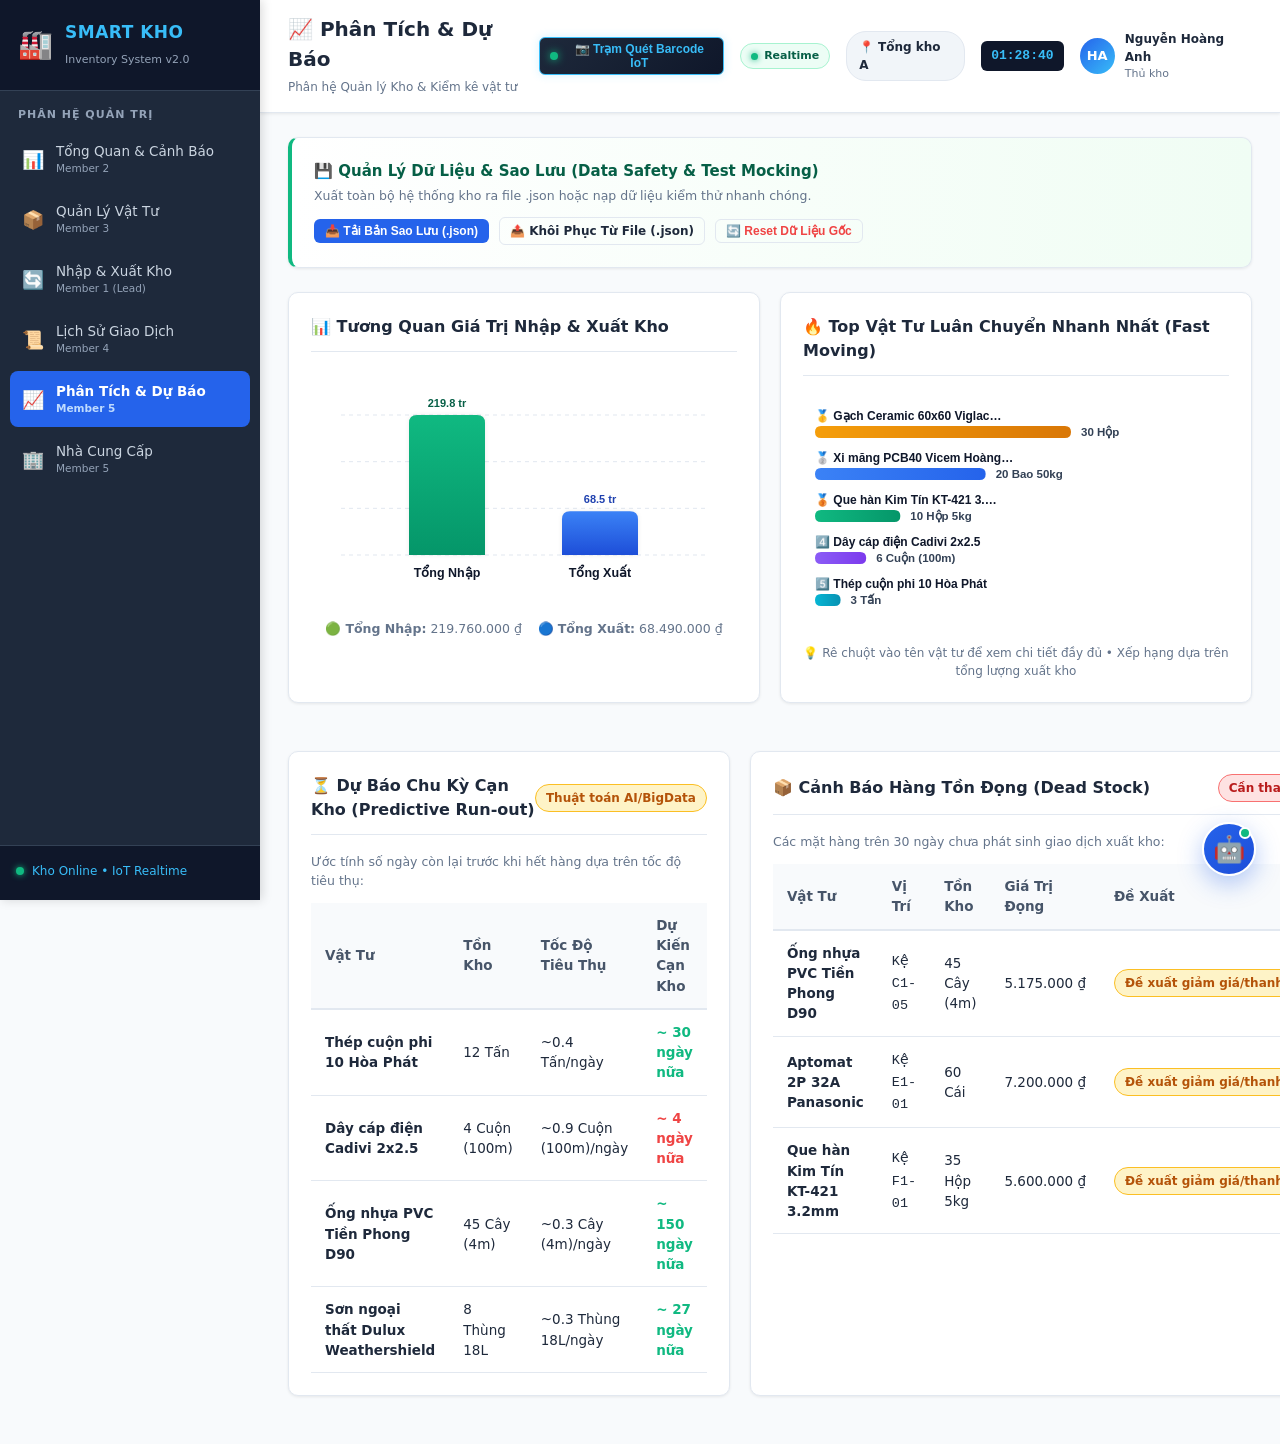
==== commit 1d782128: "feat: them tooltip hien thi day du thong tin vat tu khi re chuot vao bieu do top vat tu luan chuyen" ====
--- a/analytics.html
+++ b/analytics.html
@@ -57,7 +57,7 @@
             <div style="height: 240px; position: relative;">
               <canvas id="topItemsChart" width="400" height="240"></canvas>
             </div>
-            <div style="font-size: 12px; color: var(--text-muted); margin-top: 10px; text-align: center;">Xếp hạng dựa trên tổng số lượng xuất kho</div>
+            <div style="font-size: 12px; color: var(--text-muted); margin-top: 10px; text-align: center;">💡 Rê chuột vào tên vật tư để xem chi tiết đầy đủ • Xếp hạng dựa trên tổng lượng xuất kho</div>
           </div>
         </div>
 
--- a/assets/css/style.css
+++ b/assets/css/style.css
@@ -454,6 +454,7 @@
 /* --- NHÃN TRẠNG THÁI (STATUS BADGES - BẮT BUỘC THEO ĐỀ BÀI) --- */
 .badge {
   display: inline-flex;
+  white-space: nowrap;
   align-items: center;
   gap: 6px;
   padding: 4px 10px;
--- a/assets/css/common.css
+++ b/assets/css/common.css
@@ -454,6 +454,7 @@
 /* --- NHÃN TRẠNG THÁI (STATUS BADGES - BẮT BUỘC THEO ĐỀ BÀI) --- */
 .badge {
   display: inline-flex;
+  white-space: nowrap;
   align-items: center;
   gap: 6px;
   padding: 4px 10px;
